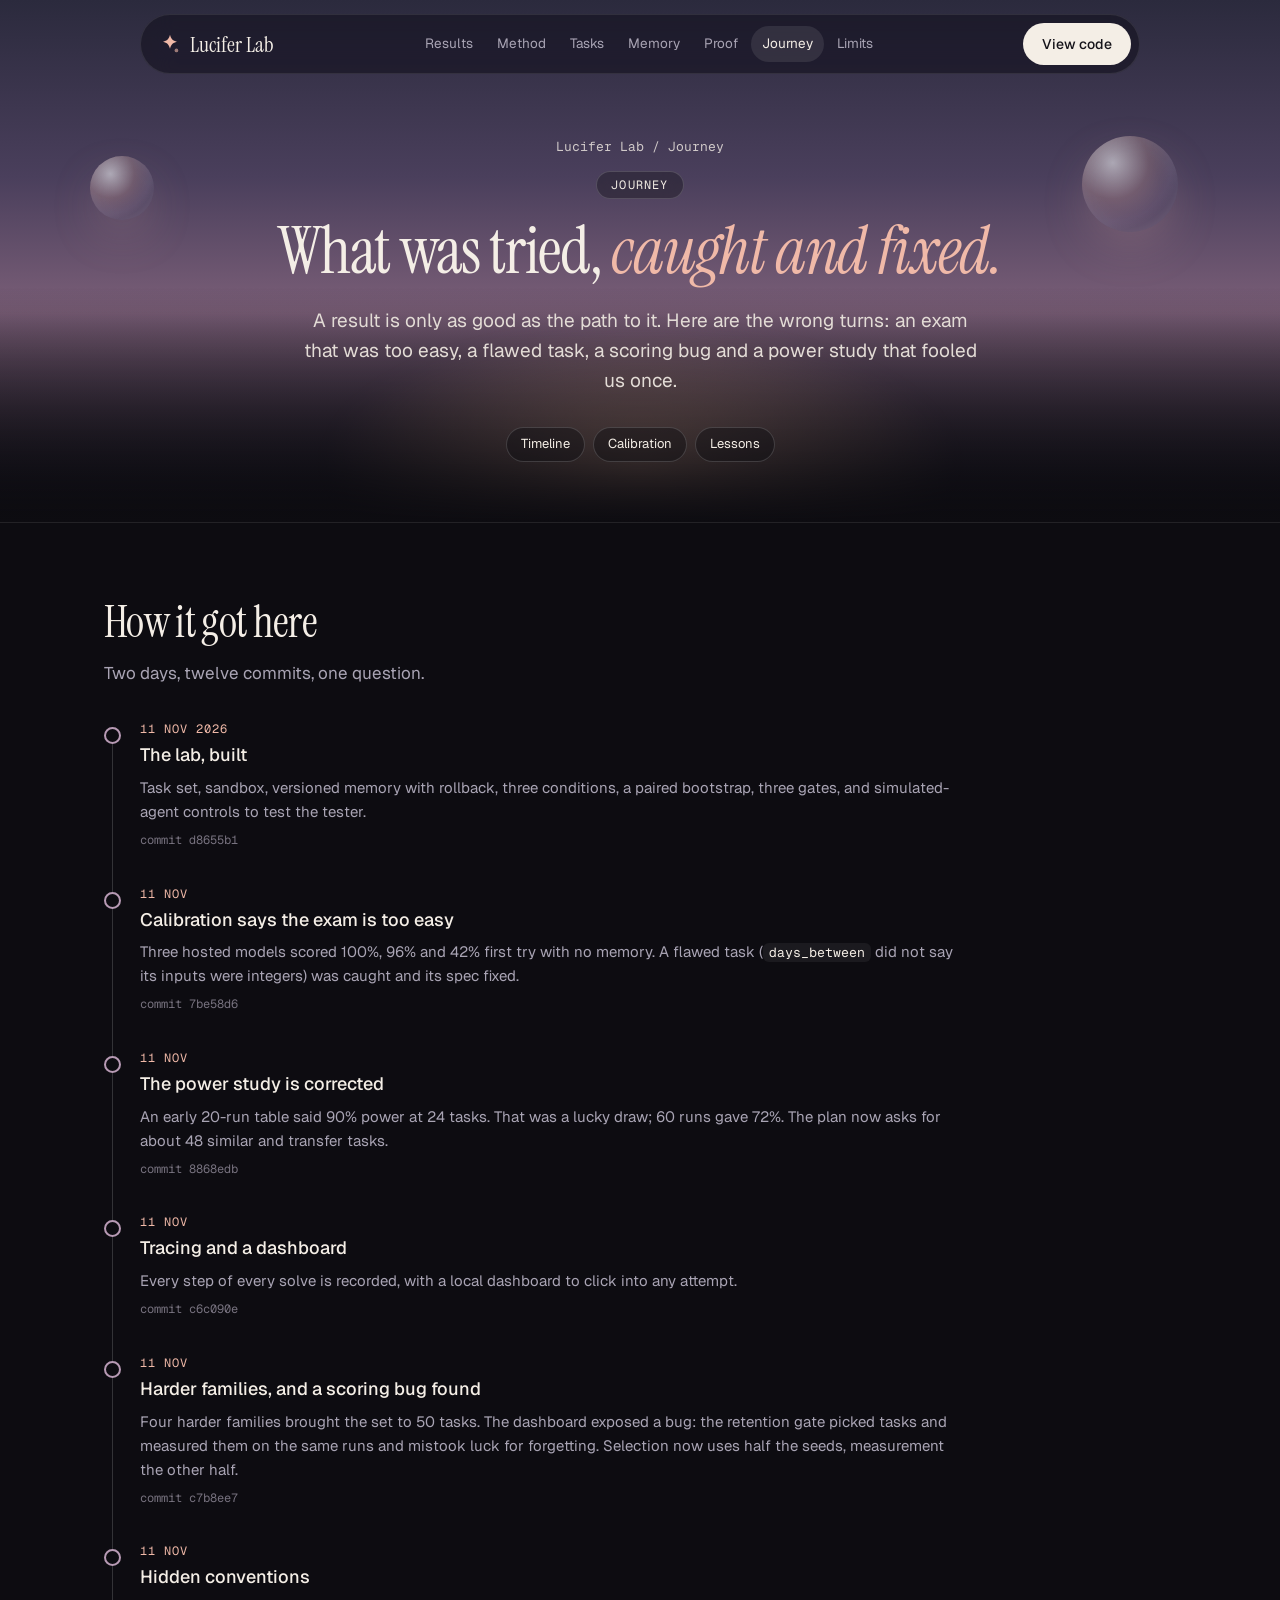
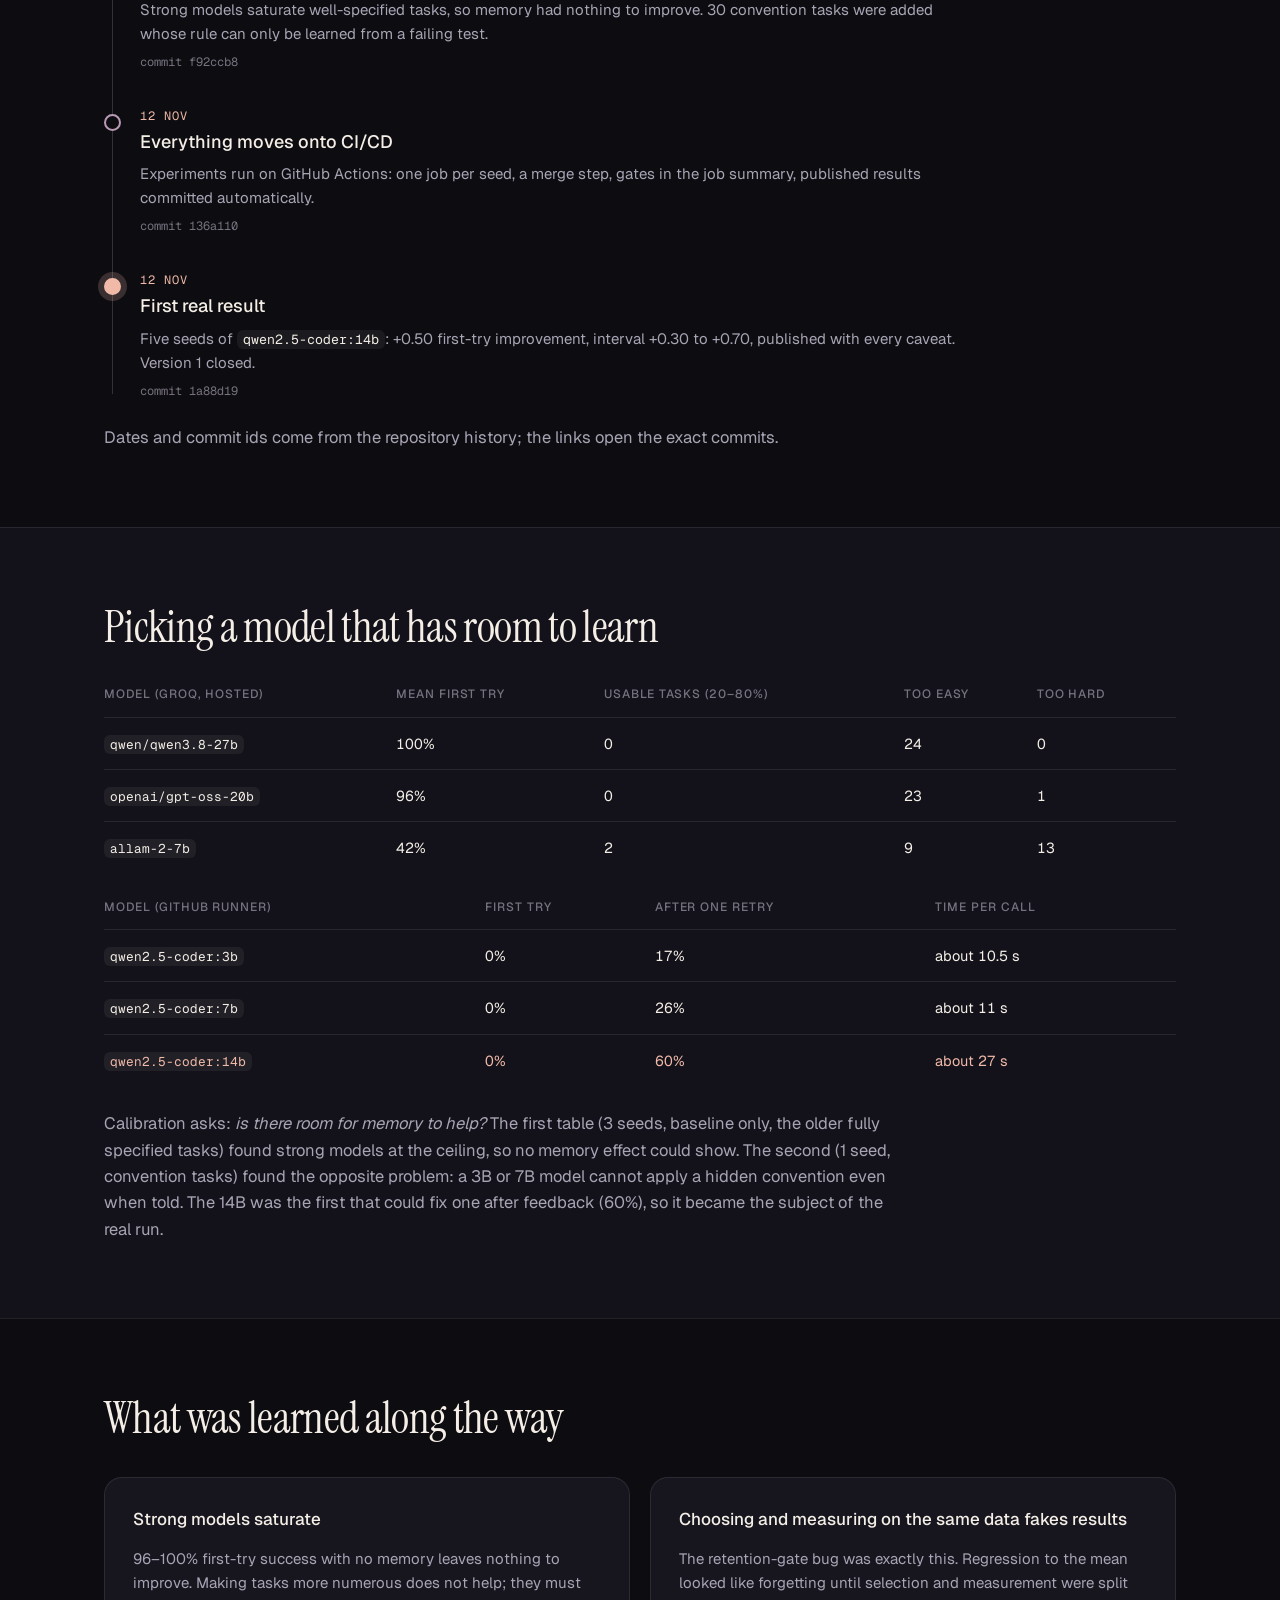
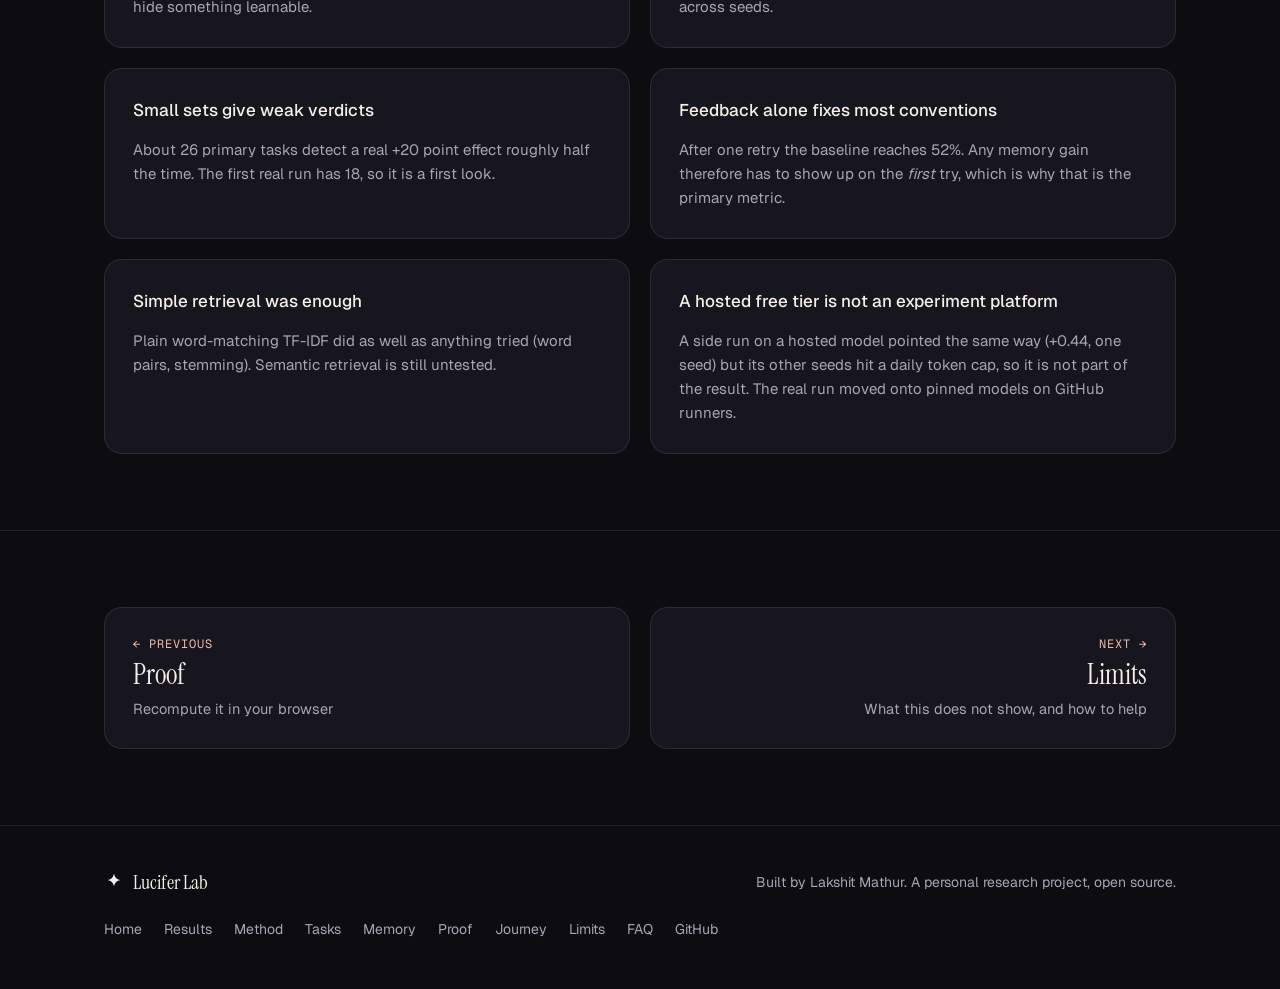
==== journey.html @ 89993cfa "Add detail pages: results, method, tasks, memory, proof, journey, limits; live recompute and real SH" ====
<!doctype html>
<html lang="en">
<head>
<meta charset="utf-8">
<meta name="viewport" content="width=device-width, initial-scale=1">
<title>Journey — Lucifer Lab</title>
<meta name="description" content="The story of Lucifer Lab Version 1: the timeline, what calibration showed, the bugs found and fixed along the way, and what each taught.">
<meta name="theme-color" content="#0d0c11">
<meta property="og:type" content="website">
<meta property="og:title" content="Journey — Lucifer Lab">
<meta property="og:description" content="The story of Lucifer Lab Version 1: the timeline, what calibration showed, the bugs found and fixed along the way, and what each taught.">
<meta name="twitter:card" content="summary">
<link rel="icon" href="favicon.svg" type="image/svg+xml">
<link rel="preconnect" href="https://fonts.googleapis.com">
<link rel="preconnect" href="https://fonts.gstatic.com" crossorigin>
<link href="https://fonts.googleapis.com/css2?family=Geist:wght@400;500;600&family=Geist+Mono:wght@400;500&family=Instrument+Serif:ital@0;1&display=swap" rel="stylesheet">
<link rel="stylesheet" href="styles.css">
</head>
<body data-page="journey">
<a class="skip" href="#main">Skip to content</a>
<div class="progress" aria-hidden="true"><i></i></div>
<header class="nav-wrap">
  <nav class="nav" aria-label="Main">
    <a class="brand" href="index.html" aria-label="Lucifer Lab, home">
      <svg class="brand-mark" viewBox="0 0 24 24" width="22" height="22" aria-hidden="true"><path d="M12 2c1.2 4.6 3 6.4 7.6 7.6-4.6 1.2-6.4 3-7.6 7.6-1.2-4.6-3-6.4-7.6-7.6C9 8.4 10.8 6.6 12 2Z" fill="currentColor"/><circle cx="19" cy="19" r="2" fill="currentColor" opacity=".6"/></svg>
      <span>Lucifer Lab</span>
    </a>
    <ul class="nav-links" id="nav-links">
      <li><a href="results.html">Results</a></li>
      <li><a href="method.html">Method</a></li>
      <li><a href="tasks.html">Tasks</a></li>
      <li><a href="memory.html">Memory</a></li>
      <li><a href="proof.html">Proof</a></li>
      <li><a href="journey.html" aria-current="page">Journey</a></li>
      <li><a href="limits.html">Limits</a></li>
    </ul>
    <a class="btn btn-light nav-cta" href="https://github.com/Lakshit-Startup-Ideas/Lucifer-BenchMarks" rel="noopener">View code</a>
    <button class="menu-btn" type="button" aria-expanded="false" aria-controls="nav-links" aria-label="Open menu">
      <span></span><span></span>
    </button>
  </nav>
</header>
<main id="main">
<section class="phero">
  <div class="sky" aria-hidden="true"><div class="sky-glow" data-depth="14"></div><div class="orbs"><i class="orb o1" data-depth="30"></i><i class="orb o3" data-depth="40"></i></div></div>
  <div class="wrap phero-in">
    <p class="crumbs"><a href="index.html">Lucifer Lab</a><span>/</span><span>Journey</span></p>
    <p class="kicker-pill">Journey</p>
    <h1 data-split>What was tried, <em>caught and fixed.</em></h1>
    <p class="lede">A result is only as good as the path to it. Here are the wrong turns: an exam that was too easy, a flawed task, a scoring bug and a power study that fooled us once.</p>
    <nav class="chips-nav" aria-label="On this page"><a href="#timeline">Timeline</a><a href="#calibration">Calibration</a><a href="#lessons">Lessons</a></nav>
  </div>
</section>
<section class="block" id="timeline">
  <div class="wrap">
    <div class="block-head reveal"><h2>How it got here</h2><p>Two days, twelve commits, one question.</p></div>
<ol class="timeline wide"><li class="reveal"><span class="t-dot"></span><div><small class="when">11 Nov 2026</small><b>The lab, built</b><p>Task set, sandbox, versioned memory with rollback, three conditions, a paired bootstrap, three gates, and simulated-agent controls to test the tester.</p><a class="commit" href="https://github.com/Lakshit-Startup-Ideas/Lucifer-BenchMarks/commit/d8655b1" rel="noopener">commit d8655b1</a></div></li><li class="reveal"><span class="t-dot"></span><div><small class="when">11 Nov</small><b>Calibration says the exam is too easy</b><p>Three hosted models scored 100%, 96% and 42% first try with no memory. A flawed task (<code>days_between</code> did not say its inputs were integers) was caught and its spec fixed.</p><a class="commit" href="https://github.com/Lakshit-Startup-Ideas/Lucifer-BenchMarks/commit/7be58d6" rel="noopener">commit 7be58d6</a></div></li><li class="reveal"><span class="t-dot"></span><div><small class="when">11 Nov</small><b>The power study is corrected</b><p>An early 20-run table said 90% power at 24 tasks. That was a lucky draw; 60 runs gave 72%. The plan now asks for about 48 similar and transfer tasks.</p><a class="commit" href="https://github.com/Lakshit-Startup-Ideas/Lucifer-BenchMarks/commit/8868edb" rel="noopener">commit 8868edb</a></div></li><li class="reveal"><span class="t-dot"></span><div><small class="when">11 Nov</small><b>Tracing and a dashboard</b><p>Every step of every solve is recorded, with a local dashboard to click into any attempt.</p><a class="commit" href="https://github.com/Lakshit-Startup-Ideas/Lucifer-BenchMarks/commit/c6c090e" rel="noopener">commit c6c090e</a></div></li><li class="reveal"><span class="t-dot"></span><div><small class="when">11 Nov</small><b>Harder families, and a scoring bug found</b><p>Four harder families brought the set to 50 tasks. The dashboard exposed a bug: the retention gate picked tasks and measured them on the same runs and mistook luck for forgetting. Selection now uses half the seeds, measurement the other half.</p><a class="commit" href="https://github.com/Lakshit-Startup-Ideas/Lucifer-BenchMarks/commit/c7b8ee7" rel="noopener">commit c7b8ee7</a></div></li><li class="reveal"><span class="t-dot"></span><div><small class="when">11 Nov</small><b>Hidden conventions</b><p>Strong models saturate well-specified tasks, so memory had nothing to improve. 30 convention tasks were added whose rule can only be learned from a failing test.</p><a class="commit" href="https://github.com/Lakshit-Startup-Ideas/Lucifer-BenchMarks/commit/f92ccb8" rel="noopener">commit f92ccb8</a></div></li><li class="reveal"><span class="t-dot"></span><div><small class="when">12 Nov</small><b>Everything moves onto CI/CD</b><p>Experiments run on GitHub Actions: one job per seed, a merge step, gates in the job summary, published results committed automatically.</p><a class="commit" href="https://github.com/Lakshit-Startup-Ideas/Lucifer-BenchMarks/commit/136a110" rel="noopener">commit 136a110</a></div></li><li class="reveal"><span class="t-dot t-on"></span><div><small class="when">12 Nov</small><b>First real result</b><p>Five seeds of <code>qwen2.5-coder:14b</code>: +0.50 first-try improvement, interval +0.30 to +0.70, published with every caveat. Version 1 closed.</p><a class="commit" href="https://github.com/Lakshit-Startup-Ideas/Lucifer-BenchMarks/commit/1a88d19" rel="noopener">commit 1a88d19</a></div></li></ol><div class="prose reveal"><p>Dates and commit ids come from the repository history; the links open the exact commits.</p></div>
  </div>
</section>
<section class="block block-alt" id="calibration">
  <div class="wrap">
    <div class="block-head reveal"><h2>Picking a model that has room to learn</h2></div>
<div class="table-wrap reveal"><table class="dt" style="min-width:640px"><thead><tr><th>Model (Groq, hosted)</th><th>Mean first try</th><th>Usable tasks (20–80%)</th><th>Too easy</th><th>Too hard</th></tr></thead><tbody><tr><td><code>qwen/qwen3.8-27b</code></td><td>100%</td><td>0</td><td>24</td><td>0</td></tr><tr><td><code>openai/gpt-oss-20b</code></td><td>96%</td><td>0</td><td>23</td><td>1</td></tr><tr><td><code>allam-2-7b</code></td><td>42%</td><td>2</td><td>9</td><td>13</td></tr></tbody></table></div><div class="table-wrap reveal"><table class="dt" style="min-width:560px"><thead><tr><th>Model (GitHub runner)</th><th>First try</th><th>After one retry</th><th>Time per call</th></tr></thead><tbody><tr><td><code>qwen2.5-coder:3b</code></td><td>0%</td><td>17%</td><td>about 10.5 s</td></tr><tr><td><code>qwen2.5-coder:7b</code></td><td>0%</td><td>26%</td><td>about 11 s</td></tr><tr class="hot"><td><code>qwen2.5-coder:14b</code></td><td>0%</td><td>60%</td><td>about 27 s</td></tr></tbody></table></div><div class="prose reveal"><p>Calibration asks: <em>is there room for memory to help?</em> The first table (3 seeds, baseline only, the older fully specified tasks) found strong models at the ceiling, so no memory effect could show. The second (1 seed, convention tasks) found the opposite problem: a 3B or 7B model cannot apply a hidden convention even when told. The 14B was the first that could fix one after feedback (60%), so it became the subject of the real run.</p></div>
  </div>
</section>
<section class="block" id="lessons">
  <div class="wrap">
    <div class="block-head reveal"><h2>What was learned along the way</h2></div>
<div class="grid-2">
<article class="card reveal"><h3>Strong models saturate</h3><p>96–100% first-try success with no memory leaves nothing to improve. Making tasks more numerous does not help; they must hide something learnable.</p></article>
<article class="card reveal"><h3>Choosing and measuring on the same data fakes results</h3><p>The retention-gate bug was exactly this. Regression to the mean looked like forgetting until selection and measurement were split across seeds.</p></article>
<article class="card reveal"><h3>Small sets give weak verdicts</h3><p>About 26 primary tasks detect a real +20 point effect roughly half the time. The first real run has 18, so it is a first look.</p></article>
<article class="card reveal"><h3>Feedback alone fixes most conventions</h3><p>After one retry the baseline reaches 52%. Any memory gain therefore has to show up on the <em>first</em> try, which is why that is the primary metric.</p></article>
<article class="card reveal"><h3>Simple retrieval was enough</h3><p>Plain word-matching TF-IDF did as well as anything tried (word pairs, stemming). Semantic retrieval is still untested.</p></article>
<article class="card reveal"><h3>A hosted free tier is not an experiment platform</h3><p>A side run on a hosted model pointed the same way (+0.44, one seed) but its other seeds hit a daily token cap, so it is not part of the result. The real run moved onto pinned models on GitHub runners.</p></article>
</div>
  </div>
</section>
<section class="block"><div class="wrap pager"><a class="card pg" href="proof.html"><small>← Previous</small><b>Proof</b><span>Recompute it in your browser</span></a><a class="card pg pg-next" href="limits.html"><small>Next →</small><b>Limits</b><span>What this does not show, and how to help</span></a></div></section>
</main>
<footer class="footer">
  <div class="wrap foot-in">
    <div class="brand"><svg viewBox="0 0 24 24" width="20" height="20" aria-hidden="true"><path d="M12 2c1.2 4.6 3 6.4 7.6 7.6-4.6 1.2-6.4 3-7.6 7.6-1.2-4.6-3-6.4-7.6-7.6C9 8.4 10.8 6.6 12 2Z" fill="currentColor"/></svg><span>Lucifer Lab</span></div>
    <p>Built by Lakshit Mathur. A personal research project, open source.</p>
    <ul>
      <li><a href="index.html">Home</a></li><li><a href="results.html">Results</a></li><li><a href="method.html">Method</a></li><li><a href="tasks.html">Tasks</a></li><li><a href="memory.html">Memory</a></li><li><a href="proof.html">Proof</a></li><li><a href="journey.html">Journey</a></li><li><a href="limits.html">Limits</a></li>
      <li><a href="index.html#faq">FAQ</a></li>
      <li><a href="https://github.com/Lakshit-Startup-Ideas/Lucifer-BenchMarks" rel="noopener">GitHub</a></li>
    </ul>
  </div>
</footer>
<script src="script.js" defer></script>
</body>
</html>
---- styles.css ----
:root {
  --bg: #0d0c11;
  --bg-2: #13121a;
  --card: #17161f;
  --card-2: #1d1c27;
  --line: rgba(255, 255, 255, 0.09);
  --line-2: rgba(255, 255, 255, 0.16);
  --text: #f4eee6;
  --muted: #a9a4b4;
  --faint: #77727f;
  --cream: #f4eee6;
  --peach: #f0b9a8;
  --lilac: #b79ab4;
  --ok: #8fd3a6;
  --mid: #e8c37a;
  --luc: #f0b9a8;
  --base: #6c6878;
  --irr: #8b7aa8;
  --serif: "Instrument Serif", "Iowan Old Style", Georgia, serif;
  --sans: "Geist", ui-sans-serif, system-ui, -apple-system, "Segoe UI", sans-serif;
  --mono: "Geist Mono", ui-monospace, SFMono-Regular, Menlo, monospace;
  --r: 18px;
  --wrap: 1120px;
}

*, *::before, *::after { box-sizing: border-box; }
html { scroll-behavior: smooth; scroll-padding-top: 84px; color-scheme: dark; }
body {
  margin: 0;
  background: var(--bg);
  color: var(--text);
  font-family: var(--sans);
  font-size: 16px;
  line-height: 1.6;
  -webkit-font-smoothing: antialiased;
  overflow-x: hidden;
}
img, svg { display: block; max-width: 100%; }
a { color: inherit; text-decoration: none; }
code { font-family: var(--mono); font-size: 0.88em; color: var(--cream); background: rgba(255,255,255,.06); padding: 1px 6px; border-radius: 6px; }
h1, h2, h3 { margin: 0; font-weight: 400; }
p { margin: 0; }
ul, ol { margin: 0; padding: 0; list-style: none; }
:focus-visible { outline: 2px solid var(--peach); outline-offset: 3px; border-radius: 8px; }

.skip { position: absolute; left: 16px; top: -60px; background: var(--cream); color: #000; padding: 10px 14px; border-radius: 10px; z-index: 100; }
.skip:focus { top: 12px; }

.wrap { width: 100%; max-width: var(--wrap); margin: 0 auto; padding: 0 24px; }
.narrow { max-width: 820px; }

/* NAV */
.nav-wrap { position: fixed; top: 14px; left: 0; right: 0; z-index: 50; padding: 0 16px; pointer-events: none; }
.nav {
  pointer-events: auto;
  max-width: 880px; margin: 0 auto;
  display: flex; align-items: center; gap: 16px;
  padding: 8px 8px 8px 18px;
  background: rgba(20, 19, 28, 0.62);
  border: 1px solid var(--line);
  border-radius: 999px;
  backdrop-filter: blur(16px) saturate(1.4);
  -webkit-backdrop-filter: blur(16px) saturate(1.4);
  position: relative;
}
.brand { display: inline-flex; align-items: center; gap: 9px; font-family: var(--serif); font-size: 22px; letter-spacing: 0.1px; }
.brand-mark { color: var(--peach); }
.nav-links { display: flex; gap: 4px; margin: 0 auto; }
.nav-links a { display: block; padding: 7px 12px; font-size: 14px; color: var(--muted); border-radius: 999px; transition: color .2s, background .2s; }
.nav-links a:hover { color: var(--text); background: rgba(255,255,255,.06); }
.menu-btn { display: none; margin-left: auto; width: 42px; height: 42px; border: 0; background: transparent; cursor: pointer; border-radius: 50%; position: relative; }
.menu-btn span { position: absolute; left: 12px; right: 12px; height: 1.5px; background: var(--text); transition: transform .25s, top .25s; }
.menu-btn span:first-child { top: 17px; }
.menu-btn span:last-child { top: 24px; }
.menu-btn[aria-expanded="true"] span:first-child { top: 20px; transform: rotate(45deg); }
.menu-btn[aria-expanded="true"] span:last-child { top: 20px; transform: rotate(-45deg); }

/* BUTTONS */
.btn {
  display: inline-flex; align-items: center; gap: 8px;
  padding: 12px 22px; border-radius: 999px;
  font-size: 15px; font-weight: 500; font-family: var(--sans);
  border: 1px solid transparent; cursor: pointer;
  transition: transform .2s, background .2s, border-color .2s;
}
.btn:hover { transform: translateY(-1px); }
.btn-light { background: var(--cream); color: #15131a; }
.btn-light:hover { background: #fff; }
.btn-ghost { background: rgba(13,12,17,.45); border-color: var(--line-2); color: var(--text); backdrop-filter: blur(6px); -webkit-backdrop-filter: blur(6px); }
.btn-ghost:hover { background: rgba(255,255,255,.1); }
.nav-cta { padding: 9px 18px; font-size: 14px; }

/* HERO */
.hero { position: relative; padding: 150px 0 0; overflow: hidden; isolation: isolate; }
.sky { position: absolute; inset: 0; z-index: -1; background: linear-gradient(180deg, #2b2a3d 0%, #4a3f5c 22%, #8a6a7e 42%, #d49b95 56%, #3a2f45 72%, #0d0c11 100%); }
.sky-glow { position: absolute; left: 50%; top: 38%; width: 1100px; height: 520px; transform: translateX(-50%); background: radial-gradient(closest-side, rgba(255, 196, 160, 0.55), rgba(255, 196, 160, 0) 70%); filter: blur(10px); }
.sky-fog { position: absolute; left: 0; right: 0; bottom: 0; width: 100%; height: 55%; }
.sky::after { content: ""; position: absolute; inset: 0; background: linear-gradient(180deg, transparent 55%, var(--bg) 100%); }
.hero-inner { text-align: center; padding-bottom: 56px; }
.eyebrow { display: inline-flex; align-items: center; gap: 10px; font-size: 13px; color: var(--cream); padding: 6px 14px; border: 1px solid var(--line-2); border-radius: 999px; background: rgba(13,12,17,.35); backdrop-filter: blur(8px); font-family: var(--mono); letter-spacing: .2px; }
.eyebrow .dot { width: 7px; height: 7px; border-radius: 50%; background: var(--ok); box-shadow: 0 0 0 4px rgba(143,211,166,.2); }
.hero h1 { font-family: var(--serif); font-size: clamp(40px, 7vw, 80px); line-height: 1.02; letter-spacing: -0.02em; max-width: 14.5em; margin: 22px auto 0; text-wrap: balance; }
.hero h1 em, h2 em { font-style: italic; color: var(--peach); }
.lede { max-width: 640px; margin: 22px auto 0; font-size: clamp(16px, 2.2vw, 19px); color: #e3dcd6; text-wrap: pretty; }
.cta-row { display: flex; gap: 12px; flex-wrap: wrap; margin-top: 30px; }
.hero .cta-row, .cta-row.center { justify-content: center; }
.hero-note { margin-top: 22px; font-size: 13px; color: rgba(22,14,26,.82); font-family: var(--mono); }

/* APP PREVIEW */
.app { margin: 0; background: rgba(19,18,26,.86); border: 1px solid var(--line-2); border-radius: 20px; box-shadow: 0 40px 120px -20px rgba(0,0,0,.7), 0 0 0 1px rgba(255,255,255,.03) inset; backdrop-filter: blur(10px); overflow: hidden; transform: translateY(0); }
.app-bar { display: flex; align-items: center; gap: 14px; padding: 12px 16px; border-bottom: 1px solid var(--line); }
.lights { display: flex; gap: 6px; }
.lights i { width: 10px; height: 10px; border-radius: 50%; background: rgba(255,255,255,.16); }
.app-title { font-family: var(--mono); font-size: 12px; color: var(--muted); flex: 1; overflow: hidden; text-overflow: ellipsis; white-space: nowrap; }
.app-body { display: grid; grid-template-columns: 150px 1fr 220px; min-height: 280px; }
.app-side { display: flex; flex-direction: column; gap: 2px; padding: 14px 10px; border-right: 1px solid var(--line); font-size: 13px; color: var(--muted); }
.app-side span { padding: 7px 10px; border-radius: 8px; }
.app-side .on { background: rgba(255,255,255,.07); color: var(--text); }
.app-main { padding: 22px; }
.app-h { font-family: var(--sans); font-size: 14px; color: var(--muted); font-weight: 500; }
.mini-bars { margin-top: 18px; display: grid; gap: 14px; }
.mini-row { display: grid; grid-template-columns: 96px 1fr 44px; align-items: center; gap: 12px; font-size: 13px; color: var(--muted); }
.mini-row b { text-align: right; color: var(--text); font-weight: 500; font-variant-numeric: tabular-nums; }
.mini-row.hot { color: var(--text); }
.track { height: 10px; border-radius: 99px; background: rgba(255,255,255,.07); overflow: hidden; }
.track i { display: block; height: 100%; width: var(--w); background: linear-gradient(90deg, var(--lilac), var(--peach)); border-radius: 99px; transform-origin: left; }
.app-foot { display: grid; grid-template-columns: repeat(3, 1fr); gap: 12px; margin-top: 26px; padding-top: 18px; border-top: 1px solid var(--line); }
.app-foot small { display: block; font-size: 11px; color: var(--faint); text-transform: uppercase; letter-spacing: .06em; }
.app-foot b { font-weight: 500; font-size: 15px; font-variant-numeric: tabular-nums; }
.app-chain { padding: 18px; border-left: 1px solid var(--line); display: flex; flex-direction: column; gap: 8px; }
.app-chain small { font-size: 11px; color: var(--faint); text-transform: uppercase; letter-spacing: .06em; margin-bottom: 4px; }
.blk { display: flex; justify-content: space-between; align-items: center; gap: 8px; padding: 9px 11px; border: 1px solid var(--line); border-radius: 10px; font-size: 12px; background: rgba(255,255,255,.03); }
.blk code { background: none; padding: 0; color: var(--faint); font-size: 11px; }
.blk:not(:last-child)::after { content: none; }
.blk.dim { opacity: .5; border-style: dashed; }

/* CHIPS */
.chip { display: inline-block; font-size: 12px; font-family: var(--mono); padding: 3px 10px; border-radius: 999px; border: 1px solid; white-space: nowrap; }
.chip-ok { color: var(--ok); border-color: rgba(143,211,166,.4); background: rgba(143,211,166,.08); }
.chip-mid { color: var(--mid); border-color: rgba(232,195,122,.4); background: rgba(232,195,122,.08); }

/* STATS */
.band { border-top: 1px solid var(--line); border-bottom: 1px solid var(--line); background: var(--bg-2); }
.stats { display: grid; grid-template-columns: repeat(4, 1fr); }
.stats > div { padding: 34px 20px; text-align: center; border-right: 1px solid var(--line); }
.stats > div:last-child { border-right: 0; }
.stats b { display: block; font-family: var(--serif); font-weight: 400; font-size: clamp(38px, 5vw, 58px); line-height: 1; font-variant-numeric: tabular-nums; }
.stats span { display: block; margin-top: 8px; font-size: 14px; color: var(--muted); }

/* SECTIONS */
.section { padding: 112px 0; }
.section-alt { background: var(--bg-2); border-top: 1px solid var(--line); border-bottom: 1px solid var(--line); }
.section-head { max-width: 760px; margin: 0 auto 56px; text-align: center; }
.kicker { font-family: var(--mono); font-size: 13px; color: var(--peach); text-transform: uppercase; letter-spacing: .12em; margin-bottom: 14px; }
.section-head h2 { font-family: var(--serif); font-size: clamp(32px, 5vw, 54px); line-height: 1.06; letter-spacing: -0.015em; text-wrap: balance; }
.section-head > p:not(.kicker) { margin-top: 18px; color: var(--muted); font-size: 17px; text-wrap: pretty; }

/* CARDS */
.card { background: var(--card); border: 1px solid var(--line); border-radius: var(--r); padding: 28px; position: relative; }
.card h3 { font-family: var(--sans); font-weight: 500; font-size: 17px; margin-bottom: 12px; }
.card p { color: var(--muted); font-size: 15px; }
.card-hot { border-color: rgba(240,185,168,.4); background: linear-gradient(180deg, rgba(240,185,168,.08), var(--card) 60%); }
.num { display: inline-grid; place-items: center; width: 30px; height: 30px; border-radius: 50%; border: 1px solid var(--line-2); font-family: var(--mono); font-size: 13px; margin-bottom: 18px; color: var(--cream); }
.card-hot .num { background: var(--peach); color: #1a1016; border-color: transparent; }
.sub { font-size: 14px; color: var(--muted); }
.foot { margin-top: 16px; font-size: 13px !important; color: var(--faint) !important; }

.grid-result { display: grid; grid-template-columns: 1.25fr 1fr; gap: 20px; }
.stack { display: grid; gap: 20px; align-content: start; }
.grid-3 { display: grid; grid-template-columns: repeat(3, 1fr); gap: 20px; margin-top: 20px; }
.grid-2 { display: grid; grid-template-columns: repeat(2, 1fr); gap: 20px; margin-top: 20px; }
.section-head + .grid-3, .section-head + .grid-2 { margin-top: 0; }
.grid-result > *, .stack > *, .grid-3 > *, .grid-2 > *, .flow > * { min-width: 0; }

/* CHART */
.legend { display: flex; gap: 18px; flex-wrap: wrap; font-size: 13px; color: var(--muted); margin-bottom: 22px; }
.sw { display: inline-block; width: 10px; height: 10px; border-radius: 3px; margin-right: 7px; }
.sw-base { background: var(--base); } .sw-luc { background: var(--luc); } .sw-irr { background: var(--irr); }
.chart { display: grid; grid-template-columns: repeat(3, 1fr); gap: 18px; align-items: end; padding: 10px 6px 0; background: repeating-linear-gradient(to top, transparent 0, transparent calc(25% - 1px), var(--line) calc(25% - 1px), var(--line) 25%); }
.col p { text-align: center; margin-top: 12px; color: var(--text); font-size: 14px; }
.col small { display: block; color: var(--faint); font-size: 12px; }
.bars { display: flex; align-items: flex-end; justify-content: center; gap: 8px; height: 240px; }
.bar { position: relative; width: 28%; max-width: 44px; height: var(--h); min-height: 3px; border-radius: 7px 7px 2px 2px; transform-origin: bottom; }
.bar em { position: absolute; left: 50%; bottom: 100%; transform: translate(-50%, -6px); font-style: normal; font-size: 12px; color: var(--text); font-variant-numeric: tabular-nums; white-space: nowrap; }
.b-base { background: var(--base); } .b-luc { background: linear-gradient(180deg, var(--peach), #c98b9d); } .b-irr { background: var(--irr); }

/* BIG NUMBER + AXIS */
.card .big { font-family: var(--serif); font-size: 72px; line-height: 1; margin: 6px 0 6px; color: var(--cream); }
.axis { position: relative; height: 70px; margin: 26px 8px 0; }
.axis-line { position: absolute; left: 0; right: 0; top: 24px; height: 1px; background: var(--line-2); }
.axis-zero { position: absolute; left: 20%; top: 10px; bottom: 22px; width: 1px; background: rgba(255,255,255,.35); }
.axis-zero span { position: absolute; top: 100%; left: 50%; transform: translateX(-50%); margin-top: 6px; font-size: 12px; color: var(--muted); font-family: var(--mono); }
.axis-range { position: absolute; left: var(--l); right: var(--r); top: 20px; height: 9px; border-radius: 99px; background: rgba(240,185,168,.35); transform-origin: left; }
.axis-dot { position: absolute; left: var(--x); top: 17px; width: 15px; height: 15px; margin-left: -7px; border-radius: 50%; background: var(--peach); box-shadow: 0 0 0 5px rgba(240,185,168,.2); }
.axis-lab { position: absolute; left: var(--x); top: 40px; transform: translateX(-50%); font-size: 12px; color: var(--muted); font-family: var(--mono); }

/* GATES */
.gates { display: grid; gap: 14px; }
.gates li { display: grid; grid-template-columns: 104px 1fr; gap: 14px; align-items: start; }
.gates b { display: block; font-weight: 500; font-size: 15px; }
.gates small { display: block; color: var(--muted); font-size: 13px; line-height: 1.5; }

/* KV, DOTS */
.kv { display: flex; justify-content: space-between; align-items: baseline; padding: 11px 0; border-bottom: 1px solid var(--line); font-size: 15px; color: var(--muted); }
.kv b { font-family: var(--serif); font-weight: 400; font-size: 28px; color: var(--text); font-variant-numeric: tabular-nums; }
.kv.hot span { color: var(--peach); } .kv.hot b { color: var(--peach); }
.dots { display: flex; align-items: flex-end; justify-content: space-between; gap: 10px; height: 110px; margin-bottom: 4px; }
.dots div { flex: 1; display: flex; flex-direction: column; align-items: center; justify-content: flex-end; height: 100%; gap: 6px; }
.dots i { display: block; width: 100%; max-width: 30px; height: var(--h); border-radius: 6px 6px 2px 2px; background: linear-gradient(180deg, var(--peach), #c98b9d); transform-origin: bottom; }
.dots span { font-size: 12px; color: var(--muted); font-family: var(--mono); }

/* FLOW */
.flow { display: grid; grid-template-columns: 1fr auto 1fr auto 1fr auto 1fr; align-items: stretch; gap: 10px; margin-top: 20px; }
.step { background: var(--card); border: 1px solid var(--line); border-radius: var(--r); padding: 20px; }
.step b { font-weight: 500; font-size: 15px; display: block; margin-bottom: 8px; }
.step p { color: var(--muted); font-size: 14px; }
.arrow { align-self: center; color: var(--faint); font-size: 20px; }

/* TIMELINE */
.timeline { max-width: 760px; margin: 0 auto 40px; position: relative; padding-left: 36px; }
.timeline::before { content: ""; position: absolute; left: 8px; top: 8px; bottom: 8px; width: 1px; background: var(--line-2); }
.timeline li { position: relative; padding: 0 0 34px; }
.timeline li:last-child { padding-bottom: 0; }
.t-dot { position: absolute; left: -36px; top: 6px; width: 17px; height: 17px; border-radius: 50%; background: var(--bg); border: 2px solid var(--lilac); }
.t-dot.t-on { background: var(--peach); border-color: var(--peach); box-shadow: 0 0 0 6px rgba(240,185,168,.2); }
.timeline b { font-weight: 500; font-size: 18px; font-family: var(--sans); }
.timeline p { color: var(--muted); margin-top: 6px; font-size: 15px; }
.calib { max-width: 760px; margin: 0 auto; }

/* TABLE */
.table-wrap { overflow-x: auto; margin-top: 18px; -webkit-overflow-scrolling: touch; }
table { width: 100%; border-collapse: collapse; font-size: 15px; min-width: 440px; }
th { text-align: left; font-weight: 500; font-size: 12px; text-transform: uppercase; letter-spacing: .08em; color: var(--faint); padding: 0 12px 10px 0; }
td { padding: 13px 12px 13px 0; border-top: 1px solid var(--line); color: var(--muted); font-variant-numeric: tabular-nums; }
tr.hot td { color: var(--peach); }
tr.hot code { color: var(--peach); }

/* CODE */
pre { margin: 0; background: #0a0910; border: 1px solid var(--line); border-radius: 12px; padding: 18px 20px; overflow-x: auto; font-family: var(--mono); font-size: 13px; line-height: 1.75; color: #e8e1d9; }
pre code { background: none; padding: 0; font-size: inherit; color: inherit; }
pre .c { color: var(--faint); }

/* FAQ */
.faq { border-top: 1px solid var(--line); }
.faq details { border-bottom: 1px solid var(--line); }
.faq summary { list-style: none; cursor: pointer; padding: 22px 40px 22px 0; font-size: 18px; position: relative; }
.faq summary::-webkit-details-marker { display: none; }
.faq summary::after { content: "+"; position: absolute; right: 4px; top: 50%; transform: translateY(-50%); font-size: 26px; color: var(--peach); transition: transform .25s; line-height: 1; }
.faq details[open] summary::after { transform: translateY(-50%) rotate(45deg); }
.faq details p { color: var(--muted); padding: 0 40px 24px 0; font-size: 16px; }

/* CTA + FOOTER */
.cta { padding: 120px 0; text-align: center; position: relative; overflow: hidden; }
.cta::before { content: ""; position: absolute; left: 50%; top: 50%; width: 900px; height: 420px; transform: translate(-50%, -50%); background: radial-gradient(closest-side, rgba(240,185,168,.18), transparent 70%); z-index: -1; }
.cta h2 { font-family: var(--serif); font-size: clamp(36px, 6vw, 68px); line-height: 1.03; letter-spacing: -0.02em; }
.cta p { margin-top: 14px; color: var(--muted); font-size: 18px; }
.footer { border-top: 1px solid var(--line); padding: 40px 0 48px; color: var(--muted); font-size: 14px; }
.foot-in { display: flex; flex-wrap: wrap; gap: 20px 40px; align-items: center; justify-content: space-between; }
.footer .brand { color: var(--text); font-size: 20px; }
.footer ul { display: flex; gap: 22px; flex-wrap: wrap; }
.footer ul a:hover { color: var(--text); }

/* HERO ENTRANCE (CSS only, so the headline never waits on JavaScript) */
@keyframes rise { from { opacity: 0; transform: translateY(14px); } to { opacity: 1; transform: none; } }
.hero-inner > * { animation: rise .8s cubic-bezier(.2,.8,.2,1) both; }
.hero-inner > :nth-child(2) { animation-delay: .08s; }
.hero-inner > :nth-child(3) { animation-delay: .16s; }
.hero-inner > :nth-child(4) { animation-delay: .24s; }
.hero-inner > :nth-child(5) { animation-delay: .32s; }

/* REVEAL */
.js .reveal { opacity: 0; transform: translateY(18px); transition: opacity .7s ease, transform .7s ease; }
.js .reveal.in { opacity: 1; transform: none; }
.js .bar, .js .dots i { transform: scaleY(0); transition: transform .9s cubic-bezier(.2,.8,.2,1) .15s; }
.js .in .bar, .js .in .dots i, .js .bar.in, .js .dots.in i { transform: scaleY(1); }
.js .track i { transform: scaleX(0); transition: transform 1s cubic-bezier(.2,.8,.2,1) .3s; }
.js .in .track i, .js .in.track i { transform: scaleX(1); }
.js .axis-range { transform: scaleX(0); transition: transform 1s cubic-bezier(.2,.8,.2,1) .3s; }
.js .in .axis-range { transform: scaleX(1); }

/* RESPONSIVE */
@media (max-width: 980px) {
  .grid-result { grid-template-columns: 1fr; }
  .grid-3 { grid-template-columns: 1fr 1fr; }
  .flow { grid-template-columns: 1fr 1fr; }
  .flow .arrow { display: none; }
  .app-body { grid-template-columns: 1fr 200px; }
  .app-side { display: none; }
}
@media (max-width: 760px) {
  .nav { gap: 8px; padding-left: 16px; }
  .menu-btn { display: block; }
  .nav-cta { display: none; }
  .nav-links { display: none; position: absolute; top: calc(100% + 10px); left: 0; right: 0; flex-direction: column; gap: 2px; padding: 10px; background: #15141d; border: 1px solid var(--line-2); border-radius: 22px; box-shadow: 0 24px 60px -12px rgba(0,0,0,.6); }
  .nav-links.open { display: flex; }
  .nav-links a { padding: 12px 14px; font-size: 16px; }
  .hero { padding-top: 120px; }
  .section { padding: 76px 0; }
  .section-head { margin-bottom: 38px; }
  .wrap { padding: 0 18px; }
  .grid-3, .grid-2, .flow { grid-template-columns: 1fr; }
  .stats { grid-template-columns: 1fr 1fr; }
  .stats > div:nth-child(2) { border-right: 0; }
  .stats > div:nth-child(-n+2) { border-bottom: 1px solid var(--line); }
  .app-body { grid-template-columns: 1fr; }
  .app-chain { display: none; }
  .mini-row { grid-template-columns: 82px 1fr 40px; }
  .app-foot { grid-template-columns: 1fr; gap: 10px; }
  .card { padding: 22px; }
  .bars { height: 200px; }
  .card .big { font-size: 60px; }
  .gates li { grid-template-columns: 1fr; gap: 6px; }
  .gates .chip { justify-self: start; }
  .faq summary { font-size: 16px; }
  .cta { padding: 84px 0; }
}

@media (prefers-reduced-motion: reduce) {
  html { scroll-behavior: auto; }
  .hero-inner > * { animation: none; }
  .js .reveal, .js .bar, .js .dots i, .js .track i, .js .axis-range { opacity: 1; transform: none; transition: none; }
}


/* ===== MOTION LAYER: depth, 3D chain, live demo ===== */

/* scroll progress */
.progress { position: fixed; top: 0; left: 0; right: 0; height: 2px; z-index: 60; pointer-events: none; }
.progress i { display: block; height: 100%; width: 100%; background: linear-gradient(90deg, var(--lilac), var(--peach)); transform-origin: left; transform: scaleX(var(--p, 0)); }

/* headline: words blur in one by one (only when JS has split it) */
.hero h1.split { animation: none; opacity: 1; transform: none; }
.hero h1.split .w { display: inline-block; opacity: 0; filter: blur(14px); transform: translateY(10px); animation: wordin .9s cubic-bezier(.2,.8,.2,1) forwards; animation-delay: calc(var(--i) * 70ms + 120ms); }
@keyframes wordin { to { opacity: 1; filter: blur(0); transform: none; } }
.js .section-head.reveal h2 { filter: blur(10px); transition: filter .9s ease; }
.js .section-head.reveal.in h2 { filter: blur(0); }

/* hero depth: floating glass orbs + parallax layers */
.sky [data-depth] { will-change: transform; }
.orbs { position: absolute; inset: 0; pointer-events: none; }
.orb { position: absolute; display: block; border-radius: 50%; background: radial-gradient(circle at 32% 28%, rgba(255,255,255,.55), rgba(240,185,168,.22) 38%, rgba(183,154,180,.12) 62%, rgba(255,255,255,0) 72%); box-shadow: inset 0 0 22px rgba(255,255,255,.12), 0 18px 50px -10px rgba(240,185,168,.25); animation: bob 9s ease-in-out infinite; }
.o1 { width: 84px; height: 84px; left: 9%; top: 26%; }
.o2 { width: 46px; height: 46px; left: 20%; top: 52%; animation-delay: -3s; animation-duration: 11s; }
.o3 { width: 120px; height: 120px; right: 7%; top: 22%; animation-delay: -5s; animation-duration: 12s; }
.o4 { width: 58px; height: 58px; right: 19%; top: 56%; animation-delay: -1.5s; animation-duration: 10s; }
@keyframes bob { 0%, 100% { margin-top: 0; } 50% { margin-top: -18px; } }

/* hero app card: tilts back, then flattens on scroll; follows the pointer */
.stage { transform-origin: 50% 0; will-change: transform; transition: transform .12s linear; }
.app { position: relative; }
.app::after { content: ""; position: absolute; inset: 0; border-radius: inherit; pointer-events: none; background: radial-gradient(420px circle at var(--mx, 50%) var(--my, 0%), rgba(255,255,255,.07), transparent 60%); opacity: var(--glare, 0); transition: opacity .3s; }

/* live demo inside the card */
.live { margin-top: 22px; padding: 14px 16px; border: 1px solid var(--line); border-radius: 12px; background: rgba(8,7,12,.45); }
.live-head { display: flex; align-items: center; gap: 8px; font-size: 11px; color: var(--faint); text-transform: uppercase; letter-spacing: .06em; }
.live-dot { width: 7px; height: 7px; border-radius: 50%; background: var(--peach); box-shadow: 0 0 0 0 rgba(240,185,168,.6); animation: ping 1.8s infinite; }
@keyframes ping { 70% { box-shadow: 0 0 0 8px rgba(240,185,168,0); } 100% { box-shadow: 0 0 0 0 rgba(240,185,168,0); } }
.live-log { margin-top: 10px; display: grid; gap: 6px; min-height: 112px; align-content: start; font-family: var(--mono); font-size: 12px; line-height: 1.5; }
.live-log li { display: grid; grid-template-columns: 152px 1fr; gap: 10px; color: var(--muted); animation: rise .45s both; }
.live-log .k { color: var(--faint); }
.live-log .bad { color: #ee8f98; }
.live-log .mem { color: var(--peach); }
.live-log .good { color: var(--ok); }
.live-log .caret::after { content: ""; display: inline-block; width: 6px; height: 12px; margin-left: 2px; vertical-align: -2px; background: currentColor; animation: blink 1s steps(2) infinite; }
@keyframes blink { 50% { opacity: 0; } }
.app-chain .blk { transition: border-color .4s, background .4s, box-shadow .4s; }
.app-chain .blk.flash { border-color: rgba(240,185,168,.7); background: rgba(240,185,168,.1); box-shadow: 0 0 0 4px rgba(240,185,168,.12); }
.mini-row .track i { animation: breathe 5.5s ease-in-out infinite; }
@keyframes breathe { 0%, 100% { filter: brightness(1); } 50% { filter: brightness(1.25); } }

/* benchmark chart: replay, hover focus, tooltips, staggered growth */
.card-top { display: flex; align-items: center; justify-content: space-between; gap: 12px; }
.card-top h3 { margin-bottom: 12px; }
.replay { display: inline-flex; align-items: center; gap: 7px; margin-bottom: 12px; padding: 6px 13px; font: 500 13px var(--sans); color: var(--muted); background: transparent; border: 1px solid var(--line-2); border-radius: 999px; cursor: pointer; transition: color .2s, border-color .2s, background .2s; }
.replay:hover { color: var(--text); border-color: var(--peach); background: rgba(240,185,168,.08); }
.replay svg { transition: transform .5s; }
.replay:hover svg { transform: rotate(-200deg); }
.chart .col { transition: opacity .25s, transform .25s; }
.chart:hover .col:not(:hover) { opacity: .42; }
.js .col:nth-child(2) .bar { transition-delay: .35s; }
.js .col:nth-child(3) .bar { transition-delay: .55s; }
.js .chart.reset .bar { transform: scaleY(0); transition: none; }
.js .chart.reset .bar em { opacity: 0; }
.bar em { transition: opacity .4s .7s; }
.bar::after { content: attr(data-tip); position: absolute; left: 50%; bottom: calc(100% + 28px); transform: translate(-50%, 6px); padding: 5px 10px; border-radius: 8px; background: #0a0910; border: 1px solid var(--line-2); font-size: 12px; white-space: nowrap; color: var(--text); opacity: 0; pointer-events: none; transition: opacity .2s, transform .2s; z-index: 3; }
.bar:hover::after { opacity: 1; transform: translate(-50%, 0); }
.bar { transition: filter .2s; }
.bar:hover { filter: brightness(1.15); }
.b-luc { box-shadow: 0 0 28px -4px rgba(240,185,168,.45); }

/* cards: pointer glare (tilt itself is set inline by the script) */
.card, .step { --mx: 50%; --my: 0%; }
.card::before, .step::before { content: ""; position: absolute; inset: 0; border-radius: inherit; pointer-events: none; background: radial-gradient(320px circle at var(--mx) var(--my), rgba(255,255,255,.07), transparent 65%); opacity: 0; transition: opacity .3s; }
.step { position: relative; }
.card:hover::before, .step:hover::before { opacity: 1; }

/* 3D memory chain */
.memory { position: relative; overflow: hidden; }
.mem-grid { display: grid; grid-template-columns: 1.25fr 1fr; gap: 28px; align-items: center; }
.mem-grid > * { min-width: 0; }
.mem-stage { position: relative; height: 540px; border: 1px solid var(--line); border-radius: 26px; overflow: hidden; cursor: grab; touch-action: pan-y; user-select: none; -webkit-user-select: none; perspective: 1100px; background: radial-gradient(60% 55% at 50% 48%, rgba(240,185,168,.16), transparent 70%), linear-gradient(180deg, #181722, #100f16); }
.mem-stage.drag { cursor: grabbing; }
.mem-stage:focus-visible { outline-offset: 4px; border-radius: 26px; }
.dial { position: absolute; left: 50%; top: 50%; width: 470px; height: 470px; margin: -235px 0 0 -235px; border-radius: 50%; background: repeating-conic-gradient(from 0deg, rgba(255,255,255,.4) 0 .45deg, transparent .45deg 3deg); -webkit-mask: radial-gradient(circle, transparent 0 calc(50% - 16px), #000 calc(50% - 15px) calc(50% - 6px), transparent calc(50% - 5px)); mask: radial-gradient(circle, transparent 0 calc(50% - 16px), #000 calc(50% - 15px) calc(50% - 6px), transparent calc(50% - 5px)); transform: rotate(var(--dr, 0deg)); opacity: .55; }
.scene { position: absolute; left: 50%; top: 50%; width: 0; height: 0; margin: 0; padding: 0; transform-style: preserve-3d; transform: scale(var(--s, 1)) rotateX(var(--rx, 16deg)) rotateY(var(--ry, -24deg)); will-change: transform; }
.plate { --pw: 340px; position: absolute; left: calc(var(--pw) / -2); top: calc(var(--y, 0) * 1px - 32px); width: var(--pw); height: 64px; display: flex; align-items: center; gap: 12px; padding: 0 16px 0 14px; border-radius: 14px; border: 1px solid var(--line-2); background: linear-gradient(180deg, rgba(40,38,54,.96), rgba(27,26,37,.96)); box-shadow: 0 24px 50px -18px rgba(0,0,0,.7), inset 0 1px 0 rgba(255,255,255,.06); transform: translate3d(calc(var(--i) * var(--ox, 12px)), 0, calc(var(--i) * -34px)); transition: transform .7s cubic-bezier(.2,.8,.2,1), opacity .5s, border-color .4s, top .6s cubic-bezier(.2,.8,.2,1); animation: plate-in .8s cubic-bezier(.2,.8,.2,1) backwards; }
@keyframes plate-in { from { opacity: 0; transform: translate3d(calc(var(--i) * var(--ox, 12px)), -120px, 140px); } }
.p-n { flex: none; width: 28px; height: 28px; display: grid; place-items: center; border-radius: 50%; font: 500 12px var(--mono); color: #1a1016; background: var(--peach); }
.p-t { min-width: 0; flex: 1; }
.p-t b { display: block; font-weight: 500; font-size: 14px; line-height: 1.3; white-space: nowrap; overflow: hidden; text-overflow: ellipsis; }
.p-t code { display: block; margin-top: 3px; padding: 0; background: none; color: var(--faint); font-size: 11px; white-space: nowrap; overflow: hidden; text-overflow: ellipsis; }
.p-s { flex: none; font-size: 15px; color: var(--ok); }
.plate:not(:first-child)::before { content: ""; position: absolute; left: 50%; top: -17px; width: 2px; height: 17px; margin-left: -1px; background: linear-gradient(var(--peach), var(--lilac)); }
.plate:not(:first-child)::after { content: ""; position: absolute; left: 50%; top: -17px; width: 6px; height: 6px; margin-left: -3px; border-radius: 50%; background: #fff; box-shadow: 0 0 10px var(--peach); animation: pulse 2.2s ease-in-out infinite; animation-delay: calc(var(--i) * .25s); }
@keyframes pulse { 0% { transform: translateY(-2px); opacity: 0; } 20% { opacity: 1; } 80% { opacity: 1; } 100% { transform: translateY(15px); opacity: 0; } }
.plate.bad { border-color: rgba(238,143,152,.75); background: linear-gradient(180deg, rgba(70,32,40,.96), rgba(40,22,28,.96)); }
.plate.bad .p-n { background: #ee8f98; }
.plate.bad .p-s { color: #ee8f98; }
.plate.bad b { text-decoration: line-through; text-decoration-color: rgba(238,143,152,.8); }
.plate.unver { opacity: .55; border-style: dashed; }
.plate.unver .p-s { color: var(--mid); }
.plate.bad::before, .plate.unver::before { background: linear-gradient(#ee8f98, #7a4650); }
.plate.unver::before { background: repeating-linear-gradient(#ee8f98 0 3px, transparent 3px 6px); }
.plate.unver::after { display: none; }
.plate.archived { opacity: .42; border-style: dashed; transform: translate3d(calc(var(--pw) * var(--ax, .14)), 0, -20px) scale(.94); }
.plate.archived::before, .plate.archived::after { display: none; }
.plate.archived .p-s { color: var(--faint); }
.hint { position: absolute; left: 0; right: 0; top: 16px; display: flex; align-items: center; justify-content: center; gap: 10px; margin: 0; font: 12px var(--mono); color: var(--faint); pointer-events: none; transition: opacity .4s; }
.hint span { width: 34px; height: 1px; background: linear-gradient(90deg, transparent, var(--faint)); }
.mem-stage.touched .hint { opacity: 0; }
.nojs { position: absolute; inset: auto 20px 20px; font-size: 14px; color: var(--muted); }

.mem-status { display: flex; flex-direction: column; align-items: flex-start; gap: 10px; padding: 20px; border: 1px solid var(--line); border-radius: var(--r); background: var(--card); }
.mem-status p { color: var(--text); font-size: 16px; }
.mem-status.bad { border-color: rgba(238,143,152,.5); }
.chip-bad { color: #ee8f98; border-color: rgba(238,143,152,.45); background: rgba(238,143,152,.08); }
.mem-actions { display: grid; grid-template-columns: 1fr 1fr; gap: 10px; margin-top: 14px; }
.mbtn { padding: 12px 14px; font: 500 14px var(--sans); color: var(--text); background: var(--card-2); border: 1px solid var(--line-2); border-radius: 12px; cursor: pointer; transition: background .2s, border-color .2s, transform .2s; }
.mbtn:hover:not(:disabled) { background: #26242f; border-color: var(--peach); transform: translateY(-1px); }
.mbtn:disabled { opacity: .4; cursor: not-allowed; }
.mbtn[aria-pressed="true"] { border-color: #ee8f98; color: #ee8f98; }
.mbtn-quiet { background: transparent; color: var(--muted); }
.mem-notes { display: grid; gap: 12px; margin-top: 22px; }
.mem-notes li { display: grid; gap: 2px; padding-left: 16px; border-left: 2px solid var(--line-2); }
.mem-notes b { font-weight: 500; font-size: 15px; }
.mem-notes span { color: var(--muted); font-size: 14px; }
.mem-side .foot { margin-top: 18px; }

@media (max-width: 980px) {
  .mem-grid { grid-template-columns: 1fr; }
  .o3 { width: 80px; height: 80px; }
}
@media (max-width: 760px) {
  .orbs { display: none; }
  .mem-stage { height: 440px; }
  .dial { width: 360px; height: 360px; margin: -180px 0 0 -180px; }
  .plate { --pw: 256px; --ax: .08; --ox: 3px; }
  .plate .pv { display: none; }
  .p-t b { font-size: 13px; }
  .live-log li { grid-template-columns: 1fr; gap: 0; }
  .live-log { min-height: 150px; }
  .mem-actions { grid-template-columns: 1fr 1fr; }
  .bar::after { display: none; }
}
@media (hover: none) {
  .card::before, .step::before, .app::after { display: none; }
}
@media (prefers-reduced-motion: reduce) {
  .orb, .live-dot, .mini-row .track i, .plate::after { animation: none !important; }
  .hero h1.split .w { animation: none; opacity: 1; filter: none; transform: none; }
  .js .section-head.reveal h2 { filter: none; }
  .plate { animation: none; transition: none; }
  .stage { transition: none; }
  .progress { display: none; }
}

/* ===== LAYOUT POLISH: equal-height cards fill their space, tighter section rhythm ===== */
.section { padding: 96px 0; }
.section-head { margin-bottom: 48px; }
.grid-3 > .card, .grid-2 > .card, .stack > .card, .card-chart { display: flex; flex-direction: column; }
.grid-3 > .card .foot, .grid-2 > .card .foot, .card-chart > .foot { margin-top: auto !important; padding-top: 16px; }
.card h3 { margin-bottom: 14px; }
.card-top h3 { margin-bottom: 0; }
.card-top { margin-bottom: 14px; }
.replay { margin-bottom: 0; }

.card-chart .chart { flex: 1; align-items: stretch; margin-bottom: 4px; }
.card-chart .col { display: flex; flex-direction: column; justify-content: flex-end; }
.card-chart .bars { flex: 1; height: auto; min-height: 240px; }
.card-chart .legend { margin-bottom: 26px; }

.dots { flex: 1; height: auto; min-height: 120px; max-height: 190px; margin-bottom: 0; }
.dots div { height: 100%; }

.kv:first-of-type { padding-top: 0; }
.stack > .card .axis { margin-top: 30px; }

@media (max-width: 760px) {
  .section { padding: 68px 0; }
  .section-head { margin-bottom: 34px; }
}
.stack { align-content: stretch; grid-template-rows: auto 1fr; }
@media (max-width: 980px) { .stack { grid-template-rows: none; } }

/* ===== MULTI-PAGE: navigation, page hero, blocks, tables, task explorer, proof ===== */
.nav { max-width: 1000px; gap: 10px; }
.nav-links { gap: 2px; }
.nav-links a { padding: 7px 11px; font-size: 13.5px; }
.nav-links a[aria-current="page"] { color: var(--text); background: rgba(255,255,255,.09); }
@media (max-width: 960px) {
  .nav { padding-left: 16px; }
  .menu-btn { display: block; }
  .nav-cta { display: none; }
  .nav-links { display: none; position: absolute; top: calc(100% + 10px); left: 0; right: 0; flex-direction: column; gap: 2px; padding: 10px; background: #15141d; border: 1px solid var(--line-2); border-radius: 22px; box-shadow: 0 24px 60px -12px rgba(0,0,0,.6); margin: 0; }
  .nav-links.open { display: flex; }
  .nav-links a { padding: 12px 14px; font-size: 16px; }
}

/* page hero */
.phero { position: relative; padding: 138px 0 60px; overflow: hidden; isolation: isolate; text-align: center; }
.phero .sky { background: linear-gradient(180deg, #2b2a3d 0%, #4a3f5c 34%, #7b5f78 60%, #1a1822 92%, var(--bg) 100%); }
.phero .sky-glow { top: 52%; width: 900px; height: 380px; }
.phero .orb { animation-duration: 10s; }
.phero .o1 { left: 7%; top: 30%; width: 64px; height: 64px; }
.phero .o3 { right: 8%; top: 26%; width: 96px; height: 96px; }
.crumbs { display: flex; justify-content: center; gap: 8px; font: 13px var(--mono); color: rgba(244,238,230,.8); }
.crumbs a:hover { color: #fff; text-decoration: underline; }
.kicker-pill { display: inline-block; margin-top: 16px; padding: 5px 14px; border: 1px solid var(--line-2); border-radius: 999px; background: rgba(13,12,17,.35); backdrop-filter: blur(8px); font: 12px var(--mono); letter-spacing: .1em; text-transform: uppercase; color: var(--cream); }
.phero h1 { font-family: var(--serif); font-size: clamp(36px, 5.6vw, 66px); line-height: 1.04; letter-spacing: -0.02em; max-width: 15em; margin: 18px auto 0; text-wrap: balance; }
.phero h1 em { font-style: italic; color: var(--peach); }
.phero h1.split { animation: none; }
.phero .lede { max-width: 700px; margin: 20px auto 0; font-size: clamp(16px, 2.1vw, 19px); color: #e3dcd6; text-wrap: pretty; }
.chips-nav { display: flex; flex-wrap: wrap; justify-content: center; gap: 8px; margin-top: 30px; }
.chips-nav a { padding: 6px 14px; border: 1px solid var(--line-2); border-radius: 999px; font-size: 13px; color: var(--cream); background: rgba(13,12,17,.42); backdrop-filter: blur(8px); transition: background .2s, border-color .2s; }
.chips-nav a:hover { background: rgba(240,185,168,.16); border-color: var(--peach); }
.phero-in > * { animation: rise .8s cubic-bezier(.2,.8,.2,1) both; }
.phero-in > :nth-child(2) { animation-delay: .06s; } .phero-in > :nth-child(4) { animation-delay: .2s; } .phero-in > :nth-child(5) { animation-delay: .28s; }

/* blocks */
.block { padding: 76px 0; border-top: 1px solid var(--line); }
.block-alt { background: var(--bg-2); }
.block-head { max-width: 780px; margin: 0 0 34px; }
.block-head h2 { font-family: var(--serif); font-size: clamp(28px, 3.8vw, 44px); line-height: 1.08; letter-spacing: -0.015em; text-wrap: balance; }
.block-head p { margin-top: 14px; color: var(--muted); font-size: 17px; text-wrap: pretty; }
.js .block-head.reveal h2 { filter: blur(8px); transition: filter .9s ease; }
.js .block-head.reveal.in h2 { filter: blur(0); }
.prose { max-width: 800px; margin-top: 22px; }
.prose:first-child { margin-top: 0; }
.prose p { color: var(--muted); font-size: 16.5px; margin-top: 14px; text-wrap: pretty; }
.prose p:first-child { margin-top: 0; }
.prose strong, .prose b { color: var(--text); font-weight: 500; }
.prose a, .foot a, .card p a { color: var(--peach); text-decoration: underline; text-underline-offset: 3px; text-decoration-color: rgba(240,185,168,.4); }
.prose a:hover, .foot a:hover { text-decoration-color: var(--peach); }
.prose .btn { text-decoration: none; margin-top: 6px; }
.table-wrap + .prose, .table-wrap + .callout, .callout + .table-wrap, .table-wrap + .table-wrap, .prose + .table-wrap, .prose + .grid-2, .prose + .grid-3, .grid-2 + .prose, .grid-3 + .prose, .heat + .heat-key { margin-top: 24px; }
.callout { margin-top: 24px; max-width: 800px; padding: 16px 20px; border: 1px solid var(--line-2); border-left: 3px solid var(--peach); border-radius: 12px; background: var(--card); color: var(--muted); font-size: 15.5px; }
.callout b { color: var(--text); font-weight: 500; }
.callout.warn { border-left-color: var(--mid); }
.callout a { color: var(--peach); text-decoration: underline; text-underline-offset: 3px; }
.bul { margin: 0; padding: 0 0 0 18px; list-style: disc; color: var(--muted); display: grid; gap: 8px; font-size: 15px; }
.bul li::marker { color: var(--peach); }

/* KPIs */
.kpis { display: grid; grid-template-columns: repeat(3, 1fr); gap: 16px; }
.kpi { padding: 24px; border: 1px solid var(--line); border-radius: var(--r); background: var(--card); }
.kpi small { display: block; font-size: 12px; text-transform: uppercase; letter-spacing: .06em; color: var(--faint); }
.kpi b { display: block; font: 400 clamp(44px, 6vw, 64px)/1.05 var(--serif); color: var(--peach); margin: 8px 0; }
.kpi span { font-size: 14px; color: var(--muted); }

/* data tables */
.dt { width: 100%; border-collapse: collapse; font-size: 14.5px; }
.dt th { white-space: normal; padding: 0 14px 12px 0; }
.dt td { padding: 14px 14px 14px 0; vertical-align: top; border-top: 1px solid var(--line); color: var(--text); }
.dt td small { color: var(--faint); font-size: 12.5px; line-height: 1.5; display: inline-block; margin-top: 2px; }
.dt td:first-child { color: var(--text); }
.dt tr.hot td, .dt tr.hot td code { color: var(--peach); }
.dt a { color: var(--peach); }
.dt-wide td { font-variant-numeric: tabular-nums; }
.dimcell { color: var(--faint) !important; text-align: center; }
.cellmeter { display: grid; grid-template-columns: auto 1fr; grid-template-rows: auto auto; gap: 2px 8px; align-items: center; min-width: 108px; }
.cellmeter b { font-weight: 500; font-size: 15px; }
.cellmeter b small { color: var(--faint); font-size: 12px; font-weight: 400; margin: 0; }
.cellmeter em { font-style: normal; color: var(--muted); font-size: 12px; text-align: right; }
.meter { grid-column: 1 / -1; height: 5px; background: rgba(255,255,255,.07); border-radius: 99px; overflow: hidden; grid-row: 2; }
.meter i { display: block; height: 100%; width: var(--w); background: var(--base); border-radius: 99px; transform-origin: left; }
.cellmeter.hot .meter i { background: linear-gradient(90deg, var(--lilac), var(--peach)); }
.cellmeter.hot b { color: var(--peach); }
.cellmeter em { grid-row: 1; grid-column: 2; }
.js .meter i { transform: scaleX(0); transition: transform 1s cubic-bezier(.2,.8,.2,1) .2s; }
.js .in .meter i, .js .meter.in i { transform: scaleX(1); }
.gates-detail { display: grid; grid-template-columns: repeat(3, 1fr); gap: 20px; }
.gates-detail > * { min-width: 0; }
.gates-detail .chip { margin-bottom: 14px; }
.gates-detail .kv b { font-size: 22px; }

/* pipeline steps */
.pipe { display: grid; gap: 0; counter-reset: s; max-width: 860px; position: relative; padding-left: 0; }
.pipe li { position: relative; padding: 0 0 26px 52px; }
.pipe li::before { content: ""; position: absolute; left: 14px; top: 28px; bottom: 0; width: 1px; background: var(--line-2); }
.pipe li:last-child::before { display: none; }
.pipe li::after { counter-increment: s; content: counter(s); position: absolute; left: 0; top: 0; width: 29px; height: 29px; display: grid; place-items: center; border-radius: 50%; border: 1px solid var(--peach); color: var(--peach); font: 13px var(--mono); background: var(--bg); }
.pipe b { display: block; font-weight: 500; font-size: 17px; margin-bottom: 4px; }
.pipe span { color: var(--muted); font-size: 15.5px; display: block; }
.pipe span a { color: var(--peach); text-decoration: underline; text-underline-offset: 3px; }
.wrapcode { display: inline; white-space: normal; word-break: break-word; }

/* code */
pre.bad { border-color: rgba(238,143,152,.35); }
pre.good { border-color: rgba(143,211,166,.35); }
.codepair { display: grid; grid-template-columns: 1fr 1fr; gap: 14px; margin-top: 14px; }
.codepair > * { min-width: 0; }
.card pre { font-size: 12.5px; }
.card > pre { margin-top: 4px; }

/* task explorer */
.heat { display: grid; grid-template-columns: repeat(auto-fill, minmax(116px, 1fr)); gap: 8px; margin-top: 22px; }
.cell { display: flex; flex-direction: column; justify-content: space-between; min-height: 62px; padding: 9px 10px; border-radius: 10px; border: 1px solid var(--line); background: rgba(255,255,255,.04); transition: transform .2s, border-color .2s; }
.cell b { font: 500 12px var(--mono); overflow: hidden; text-overflow: ellipsis; white-space: nowrap; }
.cell small { font-size: 12px; color: var(--muted); }
a.cell:hover { transform: translateY(-2px); border-color: var(--peach); }
.c0 { background: rgba(255,255,255,.04); } .c1 { background: rgba(240,185,168,.16); } .c2 { background: rgba(240,185,168,.28); } .c3 { background: rgba(240,185,168,.42); } .c4 { background: rgba(240,185,168,.58); } .c5 { background: rgba(240,185,168,.85); border-color: transparent; }
.c4 b, .c5 b, .c4 small, .c5 small { color: #1a1016; }
.heat-key { display: flex; gap: 18px; flex-wrap: wrap; margin-top: 14px; font-size: 13px; color: var(--muted); }
.heat-key span { display: inline-flex; align-items: center; gap: 8px; }
.heat-key i.cell { display: inline-block; width: 18px; height: 18px; min-height: 0; padding: 0; border-radius: 5px; }
.filters { display: grid; gap: 12px; margin-bottom: 20px; }
.filters > div { display: flex; flex-wrap: wrap; gap: 8px; align-items: center; }
.filters span { font: 12px var(--mono); text-transform: uppercase; letter-spacing: .08em; color: var(--faint); min-width: 88px; }
.fchip { padding: 7px 15px; font: 500 13.5px var(--sans); color: var(--muted); background: transparent; border: 1px solid var(--line-2); border-radius: 999px; cursor: pointer; transition: all .2s; }
.fchip:hover { color: var(--text); border-color: var(--peach); }
.fchip.on { color: #1a1016; background: var(--peach); border-color: var(--peach); }
.dotkey { margin: 0 0 24px; display: flex; gap: 20px; flex-wrap: wrap; }
.dotkey span { display: inline-flex; align-items: center; gap: 8px; }
.dotkey .dim { color: var(--faint); }
.tgrid { display: grid; grid-template-columns: repeat(2, 1fr); gap: 20px; }
.tgrid > * { min-width: 0; }
.tcard { padding: 24px; border: 1px solid var(--line); border-radius: var(--r); background: var(--card); scroll-margin-top: 96px; }
.tcard:target { border-color: var(--peach); box-shadow: 0 0 0 4px rgba(240,185,168,.12); }
.tcard[hidden] { display: none; }
.tcard header { display: flex; flex-wrap: wrap; gap: 8px; align-items: center; }
.tid { color: var(--faint); background: none; padding: 0; font-size: 12px; margin-right: auto; }
.tcard h3 { margin: 12px 0 14px; font-size: 22px; font-family: var(--serif); font-weight: 400; }
.tcard h3 code { background: none; padding: 0; font: 400 24px var(--serif); color: var(--cream); }
.tlabel { font: 11.5px var(--mono); text-transform: uppercase; letter-spacing: .08em; color: var(--faint); margin: 14px 0 6px; }
.tcard blockquote { margin: 0; padding: 12px 16px; border-left: 2px solid var(--peach); background: rgba(255,255,255,.03); border-radius: 0 10px 10px 0; color: var(--text); font-size: 15px; }
.outs { display: grid; gap: 14px; margin-top: 18px; }
.outgroup small { display: block; font: 11.5px var(--mono); text-transform: uppercase; letter-spacing: .08em; color: var(--faint); margin-bottom: 6px; }
.outrow { display: flex; align-items: center; gap: 12px; padding: 5px 0; border-top: 1px solid var(--line); font-size: 14px; color: var(--muted); }
.outrow > span:first-child { min-width: 96px; }
.outrow em { font-style: normal; color: var(--faint); font-size: 12.5px; margin-left: auto; }
.outs.inline { margin-top: 12px; }
.dotrow { display: inline-flex; gap: 6px; }
.d { display: inline-block; width: 13px; height: 13px; border-radius: 50%; border: 1.5px solid var(--faint); }
.d1 { background: var(--peach); border-color: var(--peach); }
.d2 { background: linear-gradient(90deg, var(--peach) 50%, transparent 50%); border-color: var(--peach); }
.d0 { background: transparent; border-color: #6c6878; }
.tcard details { margin-top: 16px; border-top: 1px solid var(--line); }
.tcard summary { cursor: pointer; padding: 12px 0 4px; color: var(--peach); font-size: 14px; list-style: none; }
.tcard summary::-webkit-details-marker { display: none; }
.tcard summary::before { content: "+ "; }
.tcard details[open] summary::before { content: "− "; }
.tcard pre { font-size: 12px; line-height: 1.6; padding: 12px 14px; }

/* proof */
.verify { padding: 24px; border: 1px solid var(--line-2); border-radius: 22px; background: linear-gradient(180deg, rgba(240,185,168,.06), var(--card) 40%); margin-top: 24px; }
.verify-bar { display: flex; flex-wrap: wrap; align-items: center; gap: 16px; margin-bottom: 20px; }
.v-state { font: 13px var(--mono); color: var(--muted); }
.v-state.ok { color: var(--ok); } .v-state.err { color: #ee8f98; } .v-state.busy { color: var(--mid); }
.v-grid { display: grid; grid-template-columns: repeat(4, 1fr); gap: 12px; margin-bottom: 18px; }
.v-card { padding: 14px 16px; border: 1px solid var(--line); border-radius: 12px; background: rgba(8,7,12,.4); min-width: 0; }
.v-card small { display: block; font-size: 11.5px; color: var(--faint); text-transform: uppercase; letter-spacing: .06em; }
.v-card b { display: block; margin-top: 4px; font: 400 28px/1.1 var(--serif); color: var(--cream); overflow-wrap: anywhere; }
.v-card b.mono { font: 500 11.5px/1.5 var(--mono); color: var(--cream); }
.v-card span { display: block; margin-top: 4px; font: 12px var(--mono); color: var(--muted); }

/* timeline (wide) */
.timeline.wide { max-width: 860px; margin: 0; }
.when { display: block; font: 12px var(--mono); color: var(--peach); text-transform: uppercase; letter-spacing: .08em; margin-bottom: 4px; }
.commit { display: inline-block; margin-top: 8px; font: 12px var(--mono); color: var(--faint); }
.commit:hover { color: var(--peach); }

/* limits */
.limits-list { display: grid; grid-template-columns: repeat(2, 1fr); gap: 20px; }
.limits-list > * { min-width: 0; }
.limit .fix { margin-top: 14px; padding-top: 14px; border-top: 1px solid var(--line); font-size: 14px; }
.limit .fix b { display: block; color: var(--peach); font: 500 11.5px var(--mono); text-transform: uppercase; letter-spacing: .08em; margin-bottom: 4px; }

/* pager + explore */
.pager { display: grid; grid-template-columns: 1fr 1fr; gap: 20px; }
.pg { display: grid; gap: 4px; transition: border-color .2s, transform .2s; }
.pg small { font: 12px var(--mono); color: var(--peach); text-transform: uppercase; letter-spacing: .08em; }
.pg b { font: 400 28px var(--serif); }
.pg span { color: var(--muted); font-size: 14.5px; }
.pg-next { text-align: right; }
a.card:hover { border-color: rgba(240,185,168,.5); }
.explore { display: grid; grid-template-columns: repeat(4, 1fr); gap: 16px; }
.explore > * { min-width: 0; }
.explore .card { display: flex; flex-direction: column; gap: 6px; padding: 22px; }
.explore .card b { font: 400 26px var(--serif); }
.explore .card span { color: var(--muted); font-size: 14.5px; }
.explore .card em { margin-top: auto; padding-top: 14px; font-style: normal; font-size: 13px; color: var(--peach); font-family: var(--mono); }
.explore .card.wide { grid-column: span 2; }
.more { display: inline-block; margin-top: 18px; font: 500 14px var(--mono); color: var(--peach); }
.more:hover { text-decoration: underline; text-underline-offset: 4px; }

@media (max-width: 980px) {
  .kpis, .gates-detail { grid-template-columns: 1fr; }
  .explore { grid-template-columns: 1fr 1fr; }
  .explore .card.wide { grid-column: span 2; }
  .v-grid { grid-template-columns: 1fr 1fr; }
  .tgrid, .limits-list { grid-template-columns: 1fr; }
}
@media (max-width: 760px) {
  .phero { padding: 112px 0 44px; }
  .block { padding: 56px 0; }
  .codepair, .pager { grid-template-columns: 1fr; }
  .explore { grid-template-columns: 1fr; }
  .explore .card.wide { grid-column: auto; }
  .v-grid { grid-template-columns: 1fr; }
  .filters span { min-width: 100%; }
  .outrow { flex-wrap: wrap; }
  .outrow em { margin-left: 0; width: 100%; }
  .pg-next { text-align: left; }
  .tcard { padding: 18px; }
  .kpi { padding: 20px; }
  .phero .orb { display: none; }
}
@media (prefers-reduced-motion: reduce) {
  .phero-in > * { animation: none; }
  .js .block-head.reveal h2 { filter: none; }
  .js .meter i { transform: none; transition: none; }
}
.tcard .codepair { grid-template-columns: 1fr; }

/* long identifiers (test names, paths) wrap instead of widening the page */
:not(pre) > code { overflow-wrap: anywhere; }
.card, .callout, .prose, .kpi, .v-card { overflow-wrap: break-word; }
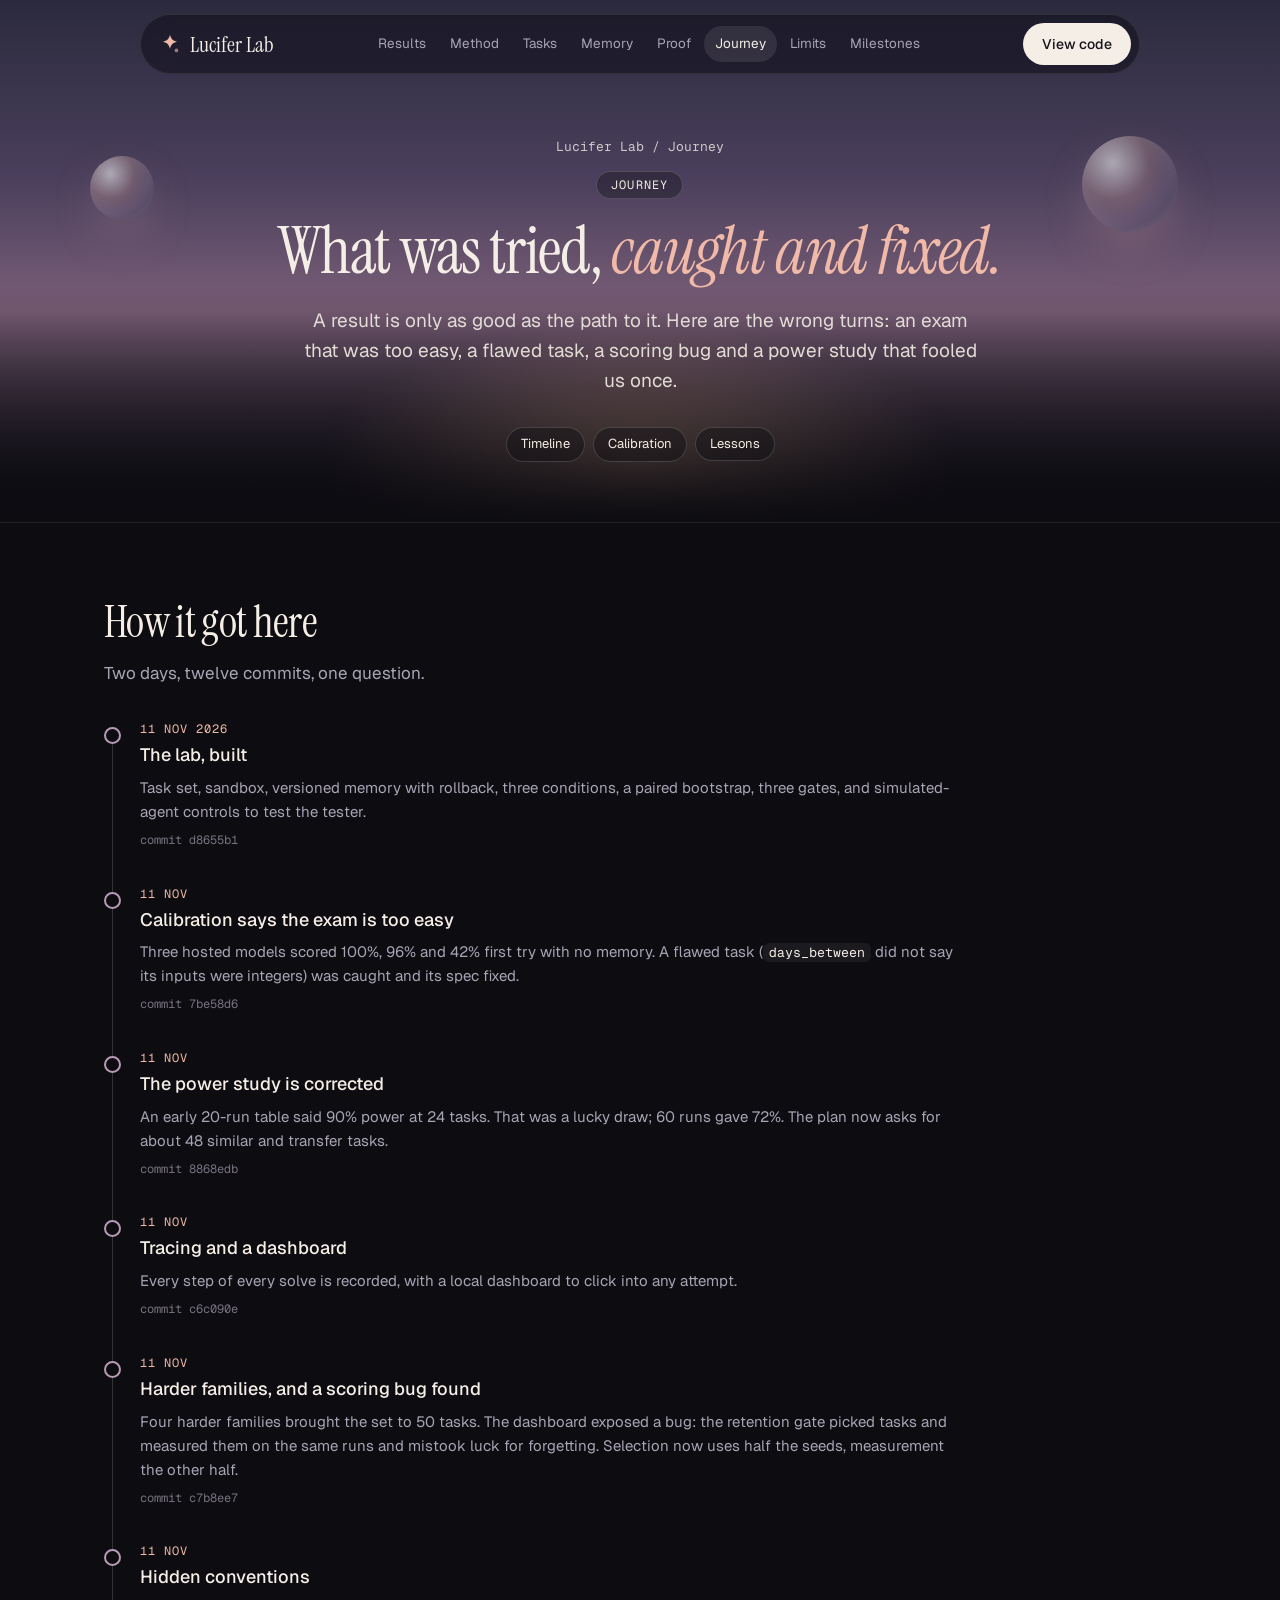
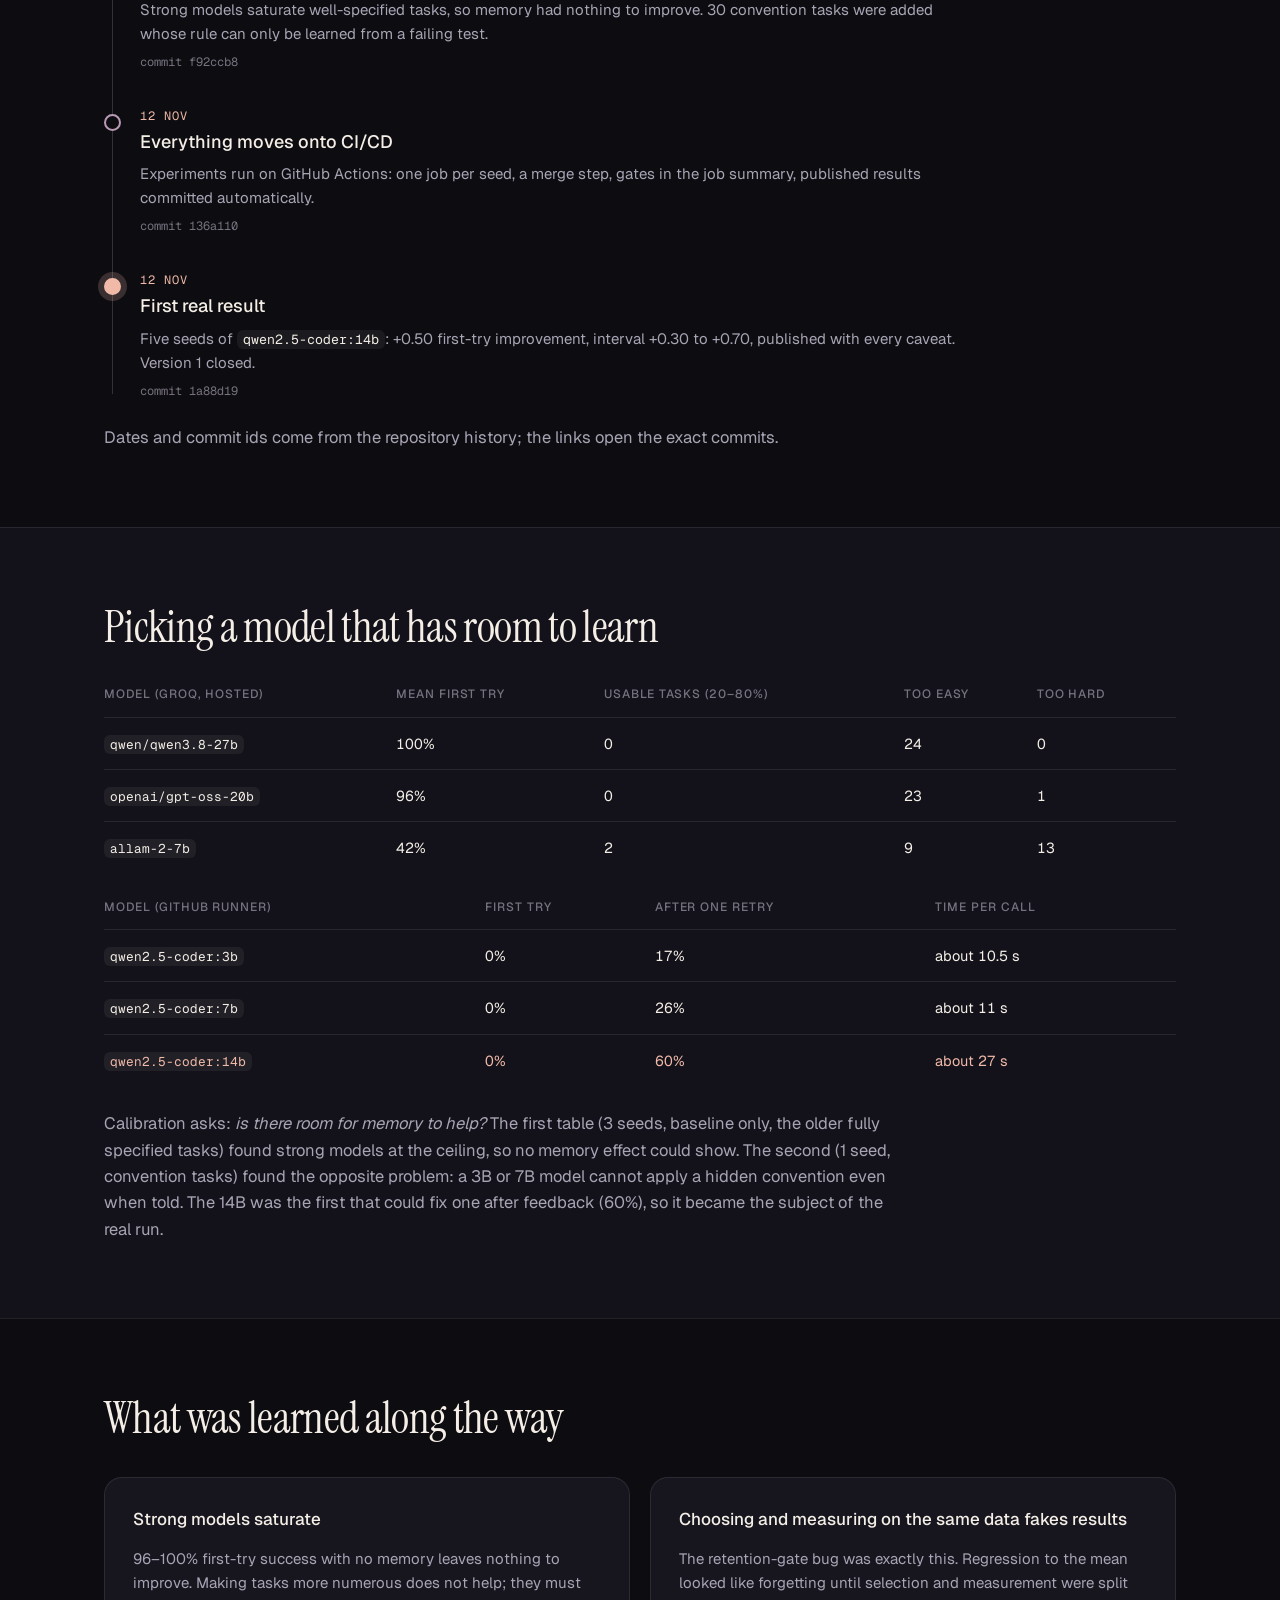
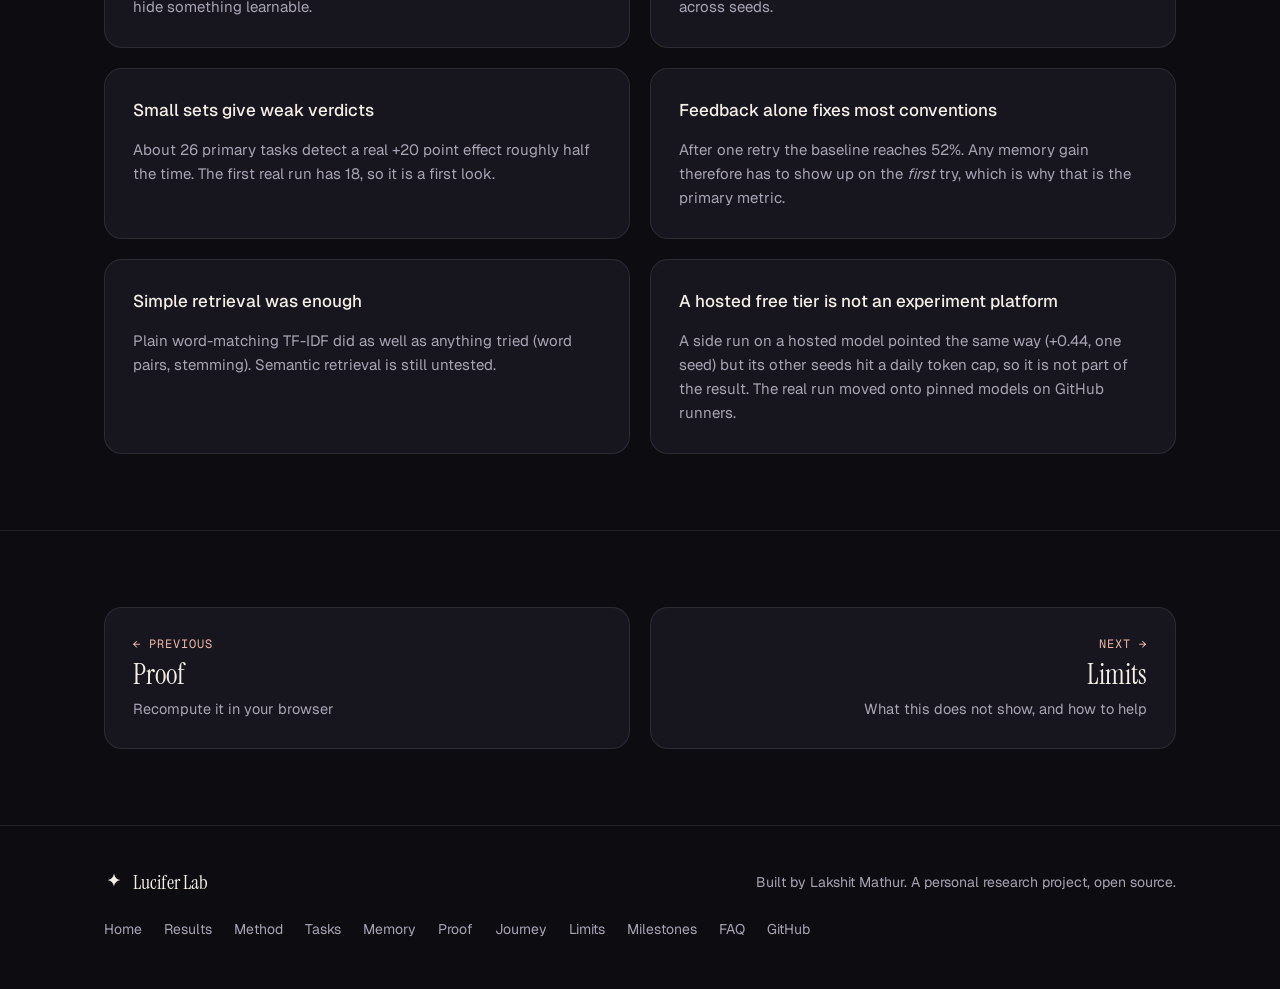
==== commit 6c095480: "Add append-only Milestones page: Version 1 then Version 1.1 M1-M8 with evidence links and proof mani" ====
--- a/journey.html
+++ b/journey.html
@@ -33,6 +33,7 @@
       <li><a href="proof.html">Proof</a></li>
       <li><a href="journey.html" aria-current="page">Journey</a></li>
       <li><a href="limits.html">Limits</a></li>
+      <li><a href="milestones.html">Milestones</a></li>
     </ul>
     <a class="btn btn-light nav-cta" href="https://github.com/Lakshit-Startup-Ideas/Lucifer-BenchMarks" rel="noopener">View code</a>
     <button class="menu-btn" type="button" aria-expanded="false" aria-controls="nav-links" aria-label="Open menu">
@@ -83,7 +84,7 @@
     <div class="brand"><svg viewBox="0 0 24 24" width="20" height="20" aria-hidden="true"><path d="M12 2c1.2 4.6 3 6.4 7.6 7.6-4.6 1.2-6.4 3-7.6 7.6-1.2-4.6-3-6.4-7.6-7.6C9 8.4 10.8 6.6 12 2Z" fill="currentColor"/></svg><span>Lucifer Lab</span></div>
     <p>Built by Lakshit Mathur. A personal research project, open source.</p>
     <ul>
-      <li><a href="index.html">Home</a></li><li><a href="results.html">Results</a></li><li><a href="method.html">Method</a></li><li><a href="tasks.html">Tasks</a></li><li><a href="memory.html">Memory</a></li><li><a href="proof.html">Proof</a></li><li><a href="journey.html">Journey</a></li><li><a href="limits.html">Limits</a></li>
+      <li><a href="index.html">Home</a></li><li><a href="results.html">Results</a></li><li><a href="method.html">Method</a></li><li><a href="tasks.html">Tasks</a></li><li><a href="memory.html">Memory</a></li><li><a href="proof.html">Proof</a></li><li><a href="journey.html">Journey</a></li><li><a href="limits.html">Limits</a></li><li><a href="milestones.html">Milestones</a></li>
       <li><a href="index.html#faq">FAQ</a></li>
       <li><a href="https://github.com/Lakshit-Startup-Ideas/Lucifer-BenchMarks" rel="noopener">GitHub</a></li>
     </ul>
--- a/styles.css
+++ b/styles.css
@@ -735,3 +735,26 @@
 /* long identifiers (test names, paths) wrap instead of widening the page */
 :not(pre) > code { overflow-wrap: anywhere; }
 .card, .callout, .prose, .kpi, .v-card { overflow-wrap: break-word; }
+
+/* ---- Milestones page (append-only log) ---- */
+.ms-list { max-width: 860px; }
+.ms-card { padding: 24px 26px; }
+.ms-meta { display: flex; flex-wrap: wrap; align-items: center; gap: 8px 10px; margin-bottom: 12px; }
+.ms-date { font: 500 12.5px var(--mono); color: var(--faint); letter-spacing: .02em; }
+.ms-card h3 { font-size: 19px; margin-bottom: 8px; }
+.ms-sum { color: var(--text) !important; font-size: 16px !important; }
+.ms-points { margin-top: 14px; overflow-wrap: anywhere; }
+.ms-card .table-wrap { margin-top: 16px; }
+.ms-not { margin-top: 16px; border-top: 1px solid var(--line); padding-top: 12px; }
+.ms-not summary { cursor: pointer; font: 500 14px var(--mono); color: var(--peach); list-style: none; }
+.ms-not summary::-webkit-details-marker { display: none; }
+.ms-not summary::before { content: "+ "; }
+.ms-not[open] summary::before { content: "– "; }
+.ms-not .bul { margin-top: 10px; overflow-wrap: anywhere; }
+.ms-links { margin-top: 14px; display: flex; flex-wrap: wrap; gap: 6px 18px; font-size: 14px; }
+.ms-links a { color: var(--peach); text-decoration: underline; text-underline-offset: 3px; text-decoration-color: rgba(240,185,168,.4); }
+.ms-updates { margin-top: 16px; border-top: 1px solid var(--line); padding-top: 12px; font-size: 14px; }
+.ms-updates > b { font-weight: 500; color: var(--cream); }
+.ms-updates .bul { margin-top: 8px; }
+.ms-card li::marker { color: var(--peach); }
+@media (max-width: 760px) { .ms-card { padding: 20px 18px; } .ms-list { padding-left: 30px; } .ms-list .t-dot { left: -30px; } }
